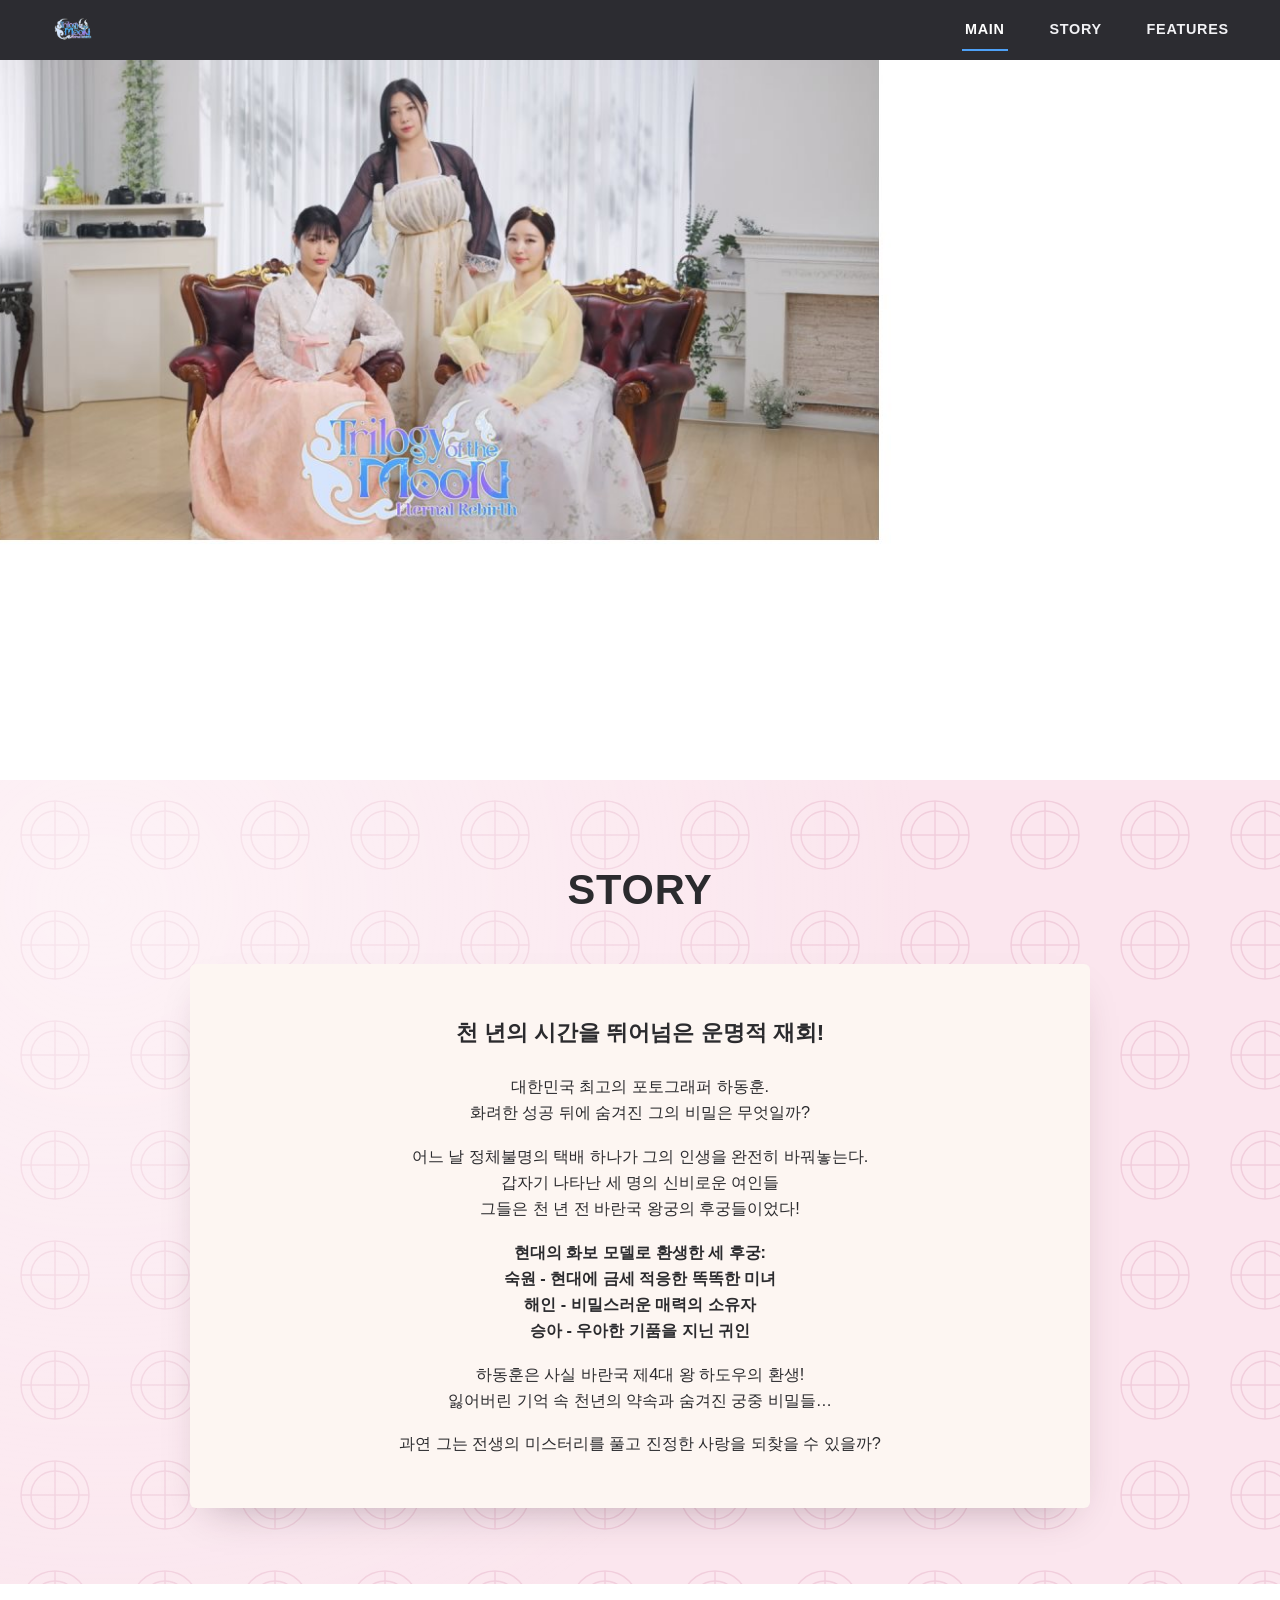
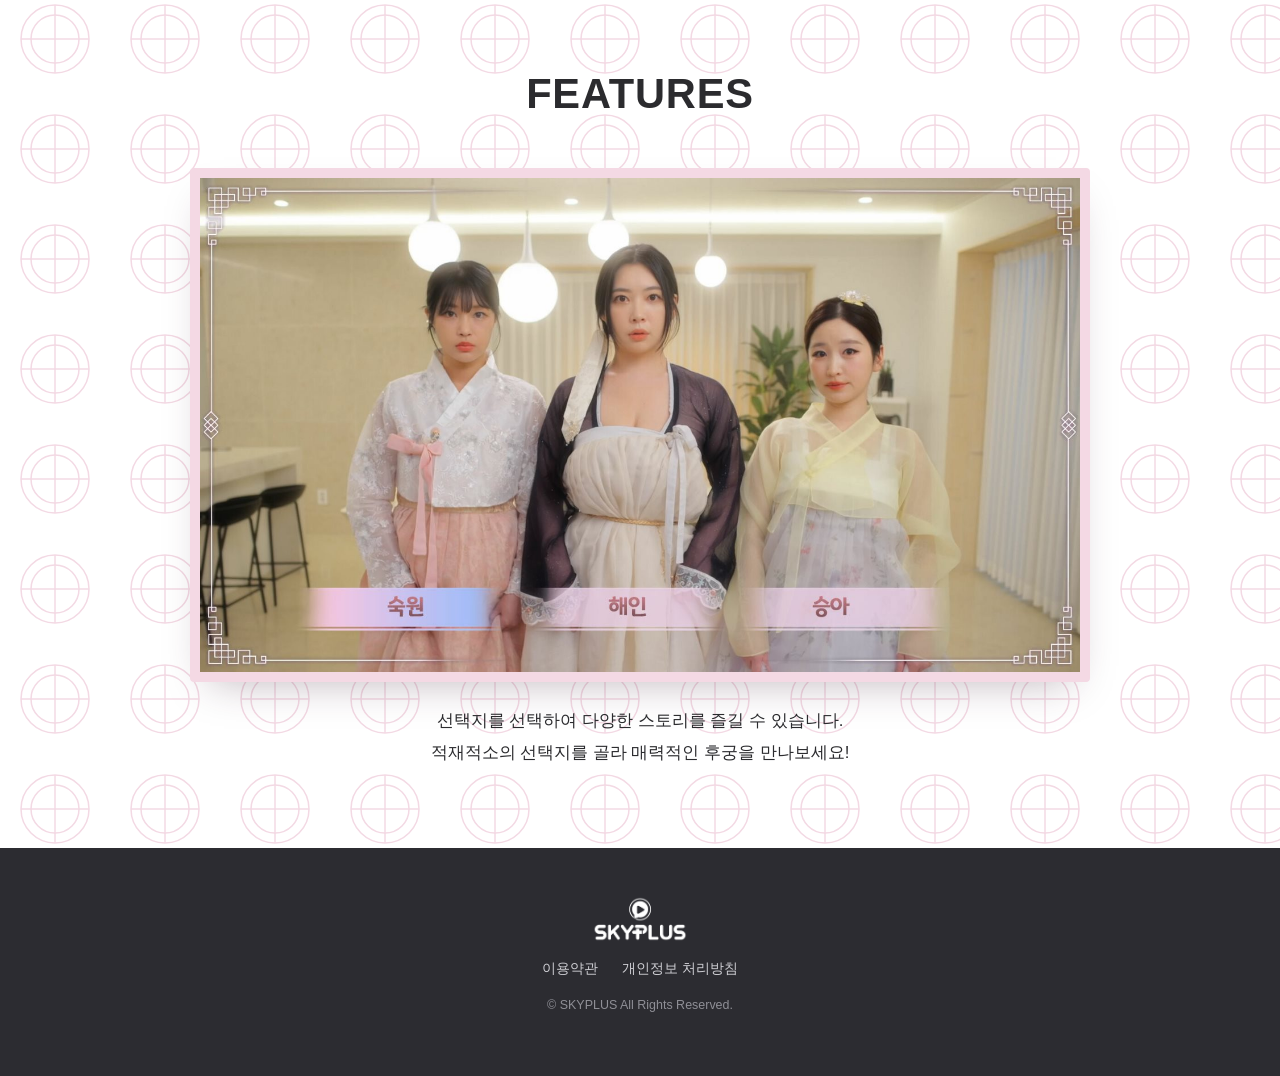
==== index.html @ 162e11bb "Initial site draft" ====
<!DOCTYPE html>
<html lang="ko">
<head>
<meta charset="UTF-8">
<meta name="viewport" content="width=device-width, initial-scale=1.0">
<title>Trilogy of the Moon: Eternal Rebirth | SKYPLUS</title>
<meta name="description" content="천 년의 시간을 뛰어넘은 운명적 재회, Trilogy of the Moon: Eternal Rebirth 공식 홈페이지">
<link rel="icon" href="assets/skyplus-logo.png">
<link rel="stylesheet" href="assets/style.css">
</head>
<body>

<header class="site-header">
  <a class="brand" href="#main" aria-label="홈으로">
    <img src="assets/logo.png" alt="Trilogy of the Moon: Eternal Rebirth">
  </a>
  <nav class="site-nav">
    <a href="#main">MAIN</a>
    <a href="#story">STORY</a>
    <a href="#features">FEATURES</a>
  </nav>
</header>

<section id="main" class="hero">
  <img src="assets/hero.jpg" alt="Trilogy of the Moon: Eternal Rebirth 대표 이미지">
</section>

<section id="story" class="section story-section">
  <h2 class="section-title">STORY</h2>
  <div class="story-card">
    <h3>천 년의 시간을 뛰어넘은 운명적 재회!</h3>
    <p>대한민국 최고의 포토그래퍼 하동훈.<br>
    화려한 성공 뒤에 숨겨진 그의 비밀은 무엇일까?</p>
    <p>어느 날 정체불명의 택배 하나가 그의 인생을 완전히 바꿔놓는다.<br>
    갑자기 나타난 세 명의 신비로운 여인들<br>
    그들은 천 년 전 바란국 왕궁의 후궁들이었다!</p>
    <p class="emphasis">현대의 화보 모델로 환생한 세 후궁:<br>
    숙원 - 현대에 금세 적응한 똑똑한 미녀<br>
    해인 - 비밀스러운 매력의 소유자<br>
    승아 - 우아한 기품을 지닌 귀인</p>
    <p>하동훈은 사실 바란국 제4대 왕 하도우의 환생!<br>
    잃어버린 기억 속 천년의 약속과 숨겨진 궁중 비밀들…</p>
    <p>과연 그는 전생의 미스터리를 풀고 진정한 사랑을 되찾을 수 있을까?</p>
  </div>
</section>

<section id="features" class="section features-section">
  <h2 class="section-title">FEATURES</h2>
  <div class="features-frame">
    <img src="assets/features.jpg" alt="숙원, 해인, 승아 캐릭터 선택 화면">
  </div>
  <div class="features-caption">
    <p>선택지를 선택하여 다양한 스토리를 즐길 수 있습니다.</p>
    <p>적재적소의 선택지를 골라 매력적인 후궁을 만나보세요!</p>
  </div>
</section>

<footer class="site-footer">
  <img class="footer-logo" src="assets/skyplus-logo.png" alt="SKYPLUS">
  <div class="footer-links">
    <a href="terms.html">이용약관</a>
    <a href="privacy.html">개인정보 처리방침</a>
  </div>
  <p class="copyright">&copy; SKYPLUS All Rights Reserved.</p>
</footer>

<script>
  const links = document.querySelectorAll('.site-nav a');
  const sections = ['main', 'story', 'features'].map(id => document.getElementById(id));

  const setActive = () => {
    let current = sections[0].id;
    const scrollPos = window.scrollY + 120;
    sections.forEach(sec => {
      if (sec.offsetTop <= scrollPos) current = sec.id;
    });
    links.forEach(a => {
      a.classList.toggle('active', a.getAttribute('href') === '#' + current);
    });
  };

  window.addEventListener('scroll', setActive);
  setActive();
</script>

</body>
</html>
---- assets/style.css ----
/* Trilogy of the Moon: Eternal Rebirth — landing page */

:root {
  --header-bg: #2c2c31;
  --pink-bg: #fbe6ee;
  --pink-line: #e9b9cd;
  --pink-card: #fdf6f2;
  --accent-purple: #8a63e8;
  --accent-blue: #4ea1f7;
  --text-dark: #2b2b2e;
  --text-muted: #6a6a72;
  --max-width: 1200px;
}

* { box-sizing: border-box; }

html { scroll-behavior: smooth; }

body {
  margin: 0;
  font-family: "Noto Sans KR", "Malgun Gothic", -apple-system, BlinkMacSystemFont, sans-serif;
  color: var(--text-dark);
  background: #ffffff;
  line-height: 1.6;
}

img { max-width: 100%; display: block; }

a { color: inherit; text-decoration: none; }

/* Header */
.site-header {
  position: sticky;
  top: 0;
  z-index: 100;
  display: flex;
  align-items: center;
  justify-content: space-between;
  gap: 1rem;
  padding: 0.6rem clamp(1rem, 4vw, 3rem);
  background: var(--header-bg);
}

.site-header .brand {
  display: flex;
  align-items: center;
}

.site-header .brand img {
  height: 40px;
  width: auto;
}

.site-nav {
  display: flex;
  gap: clamp(1rem, 3vw, 2.5rem);
}

.site-nav a {
  color: #f2f2f5;
  font-weight: 700;
  font-size: 0.9rem;
  letter-spacing: 0.05em;
  padding: 0.5rem 0.2rem;
  border-bottom: 2px solid transparent;
  transition: border-color 0.2s ease, color 0.2s ease;
}

.site-nav a:hover,
.site-nav a.active {
  color: #ffffff;
  border-bottom-color: var(--accent-blue);
}

/* Hero */
.hero {
  position: relative;
  width: 100%;
  padding-top: 56.25%; /* 16:9 */
  overflow: hidden;
  background: #000;
}

.hero img {
  position: absolute;
  inset: 0;
  width: 100%;
  height: 100%;
  object-fit: cover;
  object-position: center 30%;
}

/* Section shell */
.section {
  padding: clamp(2.5rem, 6vw, 5rem) clamp(1rem, 5vw, 3rem);
}

.section-title {
  text-align: center;
  font-size: clamp(1.8rem, 4vw, 2.6rem);
  font-weight: 800;
  letter-spacing: 0.02em;
  margin: 0 0 clamp(1.5rem, 4vw, 2.5rem);
  color: var(--text-dark);
}

/* Story section */
.story-section {
  background-color: var(--pink-bg);
  background-image:
    radial-gradient(circle at 8% 15%, rgba(255,255,255,0.5), transparent 60%),
    var(--roundel-pattern);
  background-size: auto, 110px 110px;
  position: relative;
}

.story-card {
  max-width: 900px;
  margin: 0 auto;
  background: var(--pink-card);
  border-radius: 6px;
  padding: clamp(1.8rem, 5vw, 3.2rem) clamp(1.5rem, 6vw, 4rem);
  box-shadow: 0 18px 40px -20px rgba(60, 30, 50, 0.35);
  text-align: center;
}

.story-card h3 {
  font-size: clamp(1.15rem, 2.4vw, 1.4rem);
  font-weight: 800;
  margin: 0 0 1.4rem;
}

.story-card p {
  margin: 0 0 1.1rem;
  color: var(--text-dark);
  font-size: clamp(0.92rem, 1.8vw, 1.02rem);
}

.story-card p.emphasis {
  font-weight: 700;
}

.story-card p:last-child { margin-bottom: 0; }

/* Features section */
.features-section {
  background-color: #ffffff;
  background-image: var(--roundel-pattern);
  background-size: 110px 110px;
}

.features-frame {
  max-width: 900px;
  margin: 0 auto;
  border: 10px solid #f4d9e4;
  border-radius: 4px;
  overflow: hidden;
  box-shadow: 0 18px 40px -20px rgba(60, 30, 50, 0.35);
}

.features-frame img { width: 100%; height: auto; }

.features-caption {
  max-width: 700px;
  margin: 1.6rem auto 0;
  text-align: center;
  font-size: clamp(0.95rem, 1.8vw, 1.05rem);
  color: var(--text-dark);
}

.features-caption p { margin: 0.3rem 0; }

/* Footer */
.site-footer {
  background: var(--header-bg);
  color: #d8d8dc;
  padding: clamp(2rem, 5vw, 3rem) 1rem;
  text-align: center;
}

.site-footer .footer-logo {
  height: 46px;
  margin: 0 auto 1rem;
}

.footer-links {
  display: flex;
  justify-content: center;
  gap: 1.5rem;
  margin-bottom: 1rem;
  font-size: 0.85rem;
}

.footer-links a { color: #cfcfd4; }
.footer-links a:hover { color: #ffffff; text-decoration: underline; }

.site-footer .copyright {
  font-size: 0.78rem;
  color: #8f8f96;
}

/* Roundel pattern (SVG data URI) shared by story/features backgrounds */
:root {
  --roundel-pattern: url("data:image/svg+xml,%3Csvg xmlns='http://www.w3.org/2000/svg' width='110' height='110' viewBox='0 0 110 110'%3E%3Cg fill='none' stroke='%23e9b9cd' stroke-width='1.5' opacity='0.55'%3E%3Ccircle cx='55' cy='55' r='34'/%3E%3Ccircle cx='55' cy='55' r='24'/%3E%3Cpath d='M55 21v68M21 55h68'/%3E%3C/g%3E%3C/svg%3E");
}

/* Simple content pages (terms / privacy) */
.doc-wrap {
  max-width: 860px;
  margin: 0 auto;
  padding: clamp(2rem, 5vw, 3.5rem) clamp(1rem, 4vw, 2rem) 4rem;
}

.doc-wrap h1 {
  font-size: clamp(1.5rem, 3.4vw, 2rem);
  margin-bottom: 0.5rem;
}

.doc-wrap .doc-meta {
  color: var(--text-muted);
  font-size: 0.85rem;
  margin-bottom: 2.2rem;
}

.doc-wrap h2 {
  font-size: 1.2rem;
  margin: 2.2rem 0 0.8rem;
  padding-bottom: 0.4rem;
  border-bottom: 1px solid #e7e7ea;
}

.doc-wrap h3 {
  font-size: 1.02rem;
  margin: 1.4rem 0 0.5rem;
  color: var(--text-dark);
}

.doc-wrap p {
  font-size: 0.92rem;
  color: #3d3d42;
  margin: 0 0 0.7rem;
}

.doc-wrap ul.toc {
  columns: 2;
  column-gap: 2rem;
  font-size: 0.88rem;
  color: #3d3d42;
  padding-left: 1.2rem;
  margin: 0 0 1rem;
}

.doc-wrap ul.toc li { margin-bottom: 0.35rem; break-inside: avoid; }

.doc-wrap table {
  width: 100%;
  border-collapse: collapse;
  margin: 1rem 0 1.4rem;
  font-size: 0.85rem;
}

.doc-wrap table td, .doc-wrap table th {
  border: 1px solid #e7e7ea;
  padding: 0.5rem 0.6rem;
  text-align: left;
}

.doc-wrap .back-link {
  display: inline-block;
  margin-bottom: 1.5rem;
  font-size: 0.85rem;
  color: var(--accent-purple);
  font-weight: 700;
}

.doc-wrap .back-link:hover { text-decoration: underline; }

@media (max-width: 560px) {
  .site-header .brand img { height: 32px; }
  .site-nav { gap: 1rem; }
  .site-nav a { font-size: 0.8rem; }
}
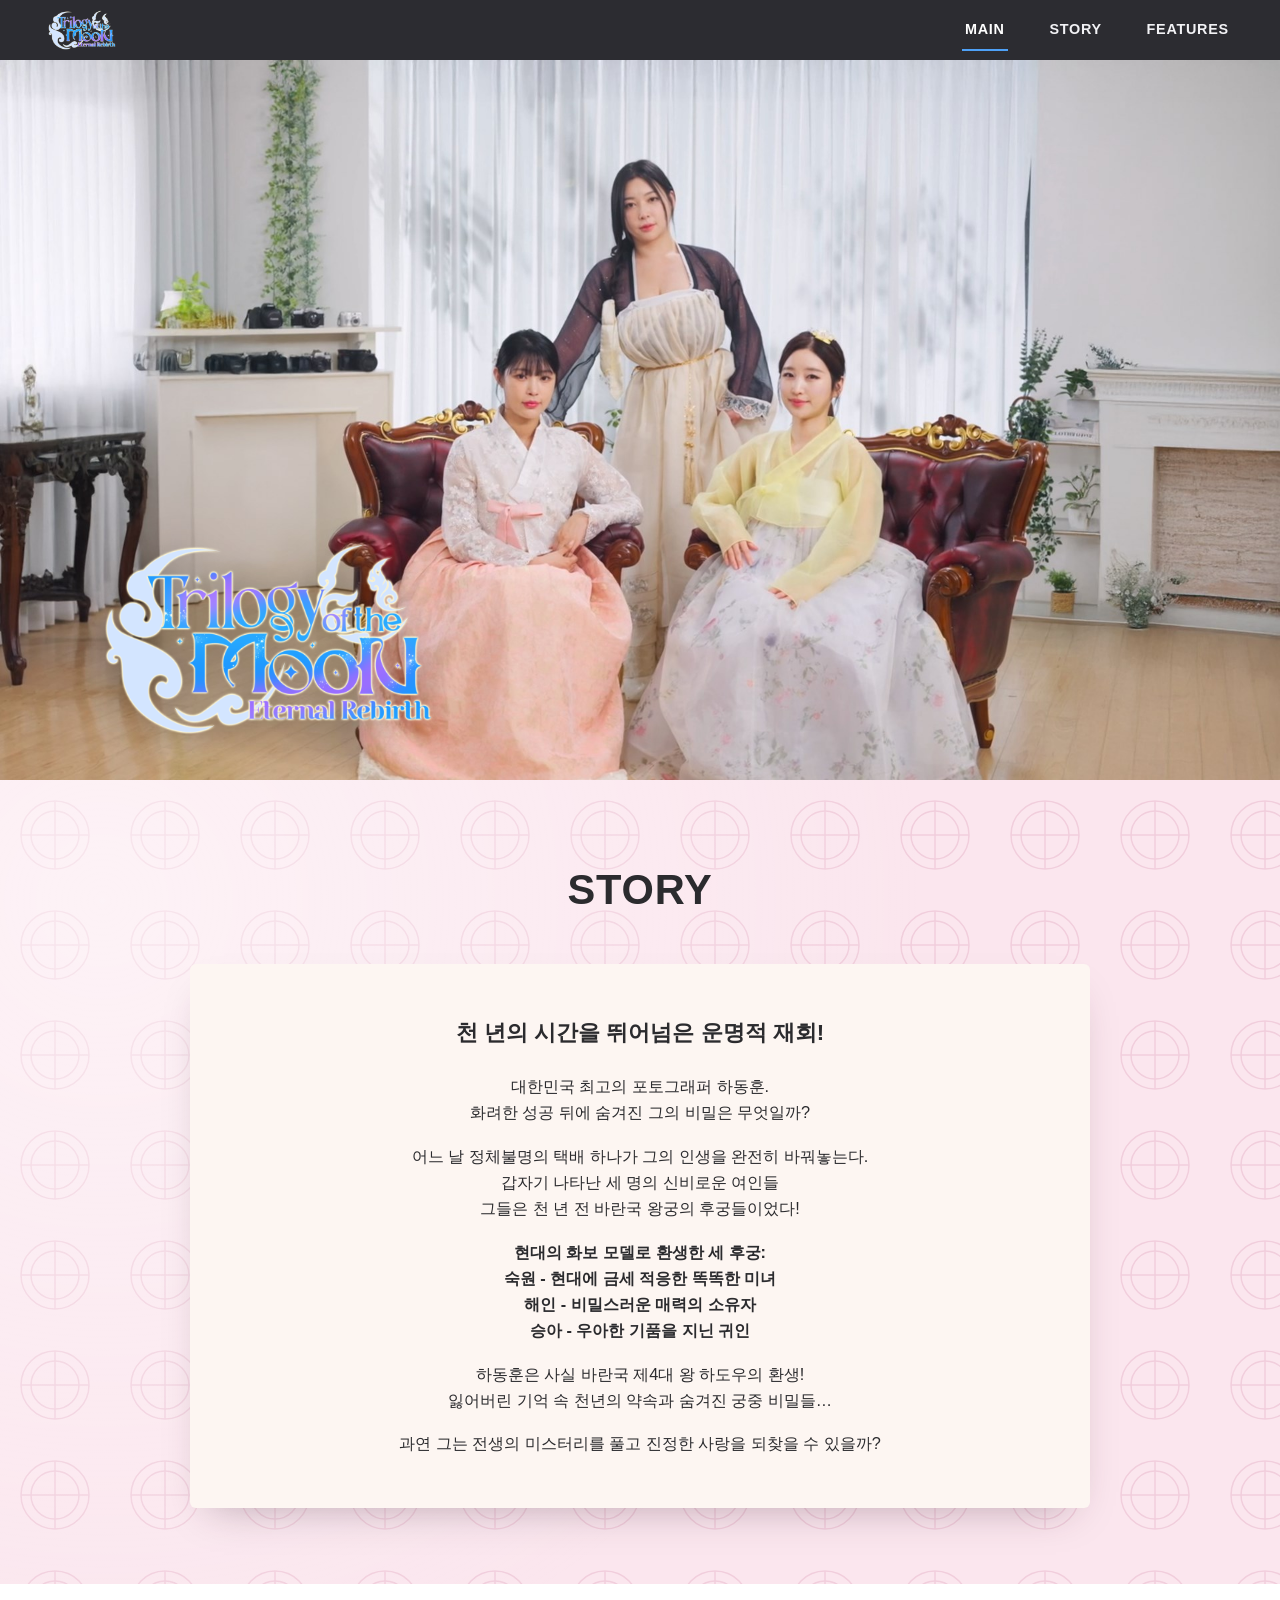
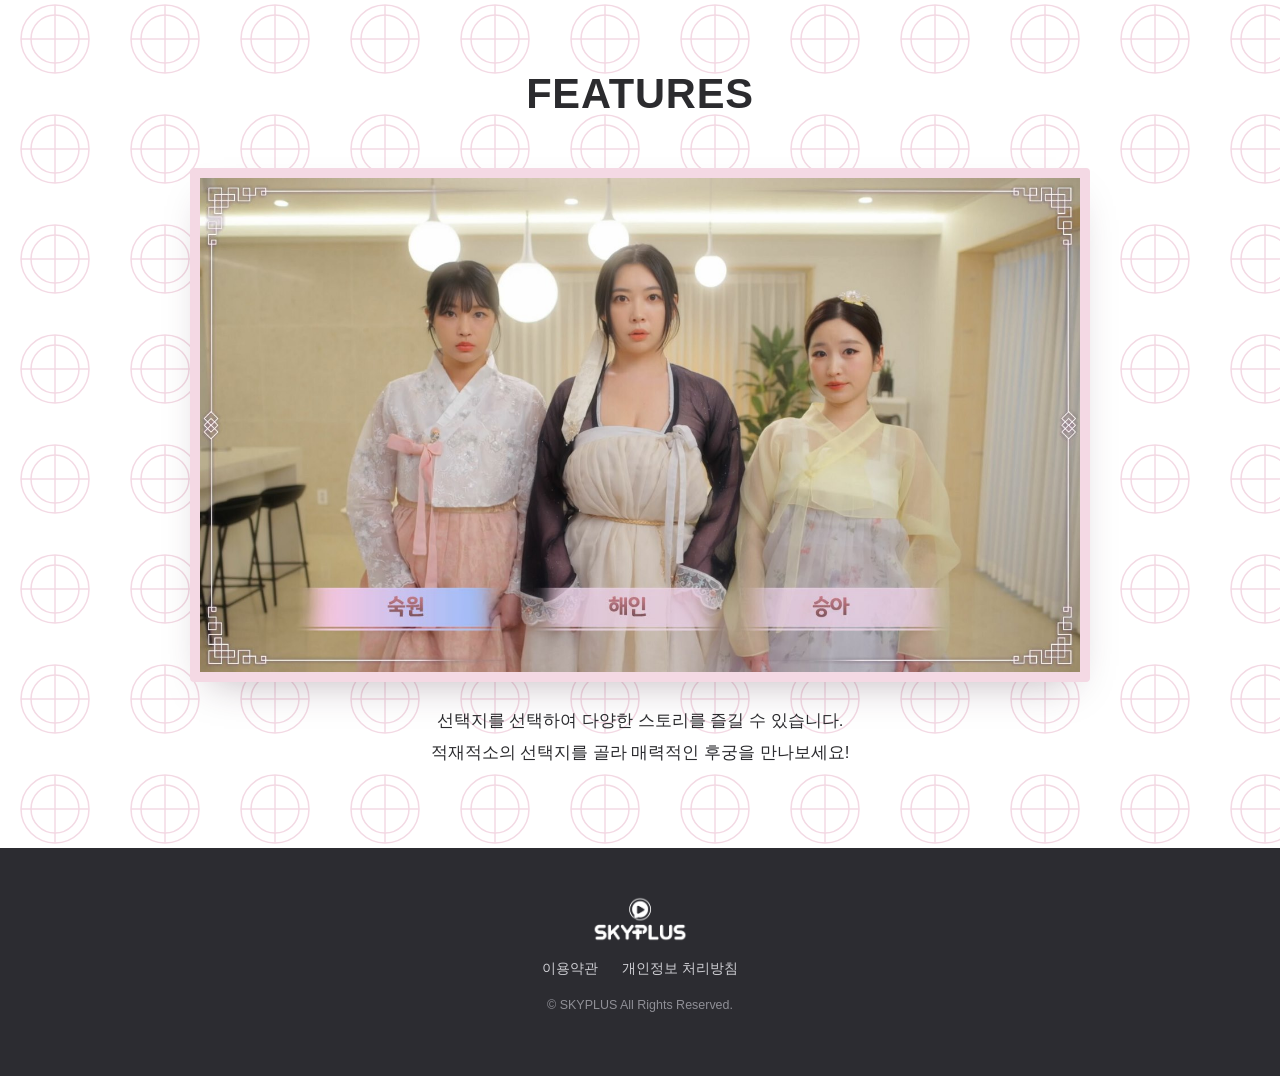
==== commit ac82b41c: "Use higher-res hero image, overlay logo separately" ====
--- a/index.html
+++ b/index.html
@@ -23,6 +23,7 @@
 
 <section id="main" class="hero">
   <img src="assets/hero.jpg" alt="Trilogy of the Moon: Eternal Rebirth 대표 이미지">
+  <img class="hero-logo" src="assets/logo.png" alt="Trilogy of the Moon: Eternal Rebirth">
 </section>
 
 <section id="story" class="section story-section">
--- a/assets/style.css
+++ b/assets/style.css
@@ -76,18 +76,28 @@
 .hero {
   position: relative;
   width: 100%;
-  padding-top: 56.25%; /* 16:9 */
   overflow: hidden;
   background: #000;
-}
-
-.hero img {
+  line-height: 0;
+}
+
+.hero > img:first-child {
+  display: block;
+  width: 100%;
+  height: auto;
+}
+
+.hero-logo {
   position: absolute;
-  inset: 0;
-  width: 100%;
-  height: 100%;
-  object-fit: cover;
-  object-position: center 30%;
+  left: 8%;
+  bottom: 6%;
+  width: min(26%, 340px);
+  height: auto;
+  filter: drop-shadow(0 4px 18px rgba(0, 0, 0, 0.35));
+}
+
+@media (max-width: 560px) {
+  .hero-logo { width: min(38%, 200px); left: 6%; bottom: 4%; }
 }
 
 /* Section shell */
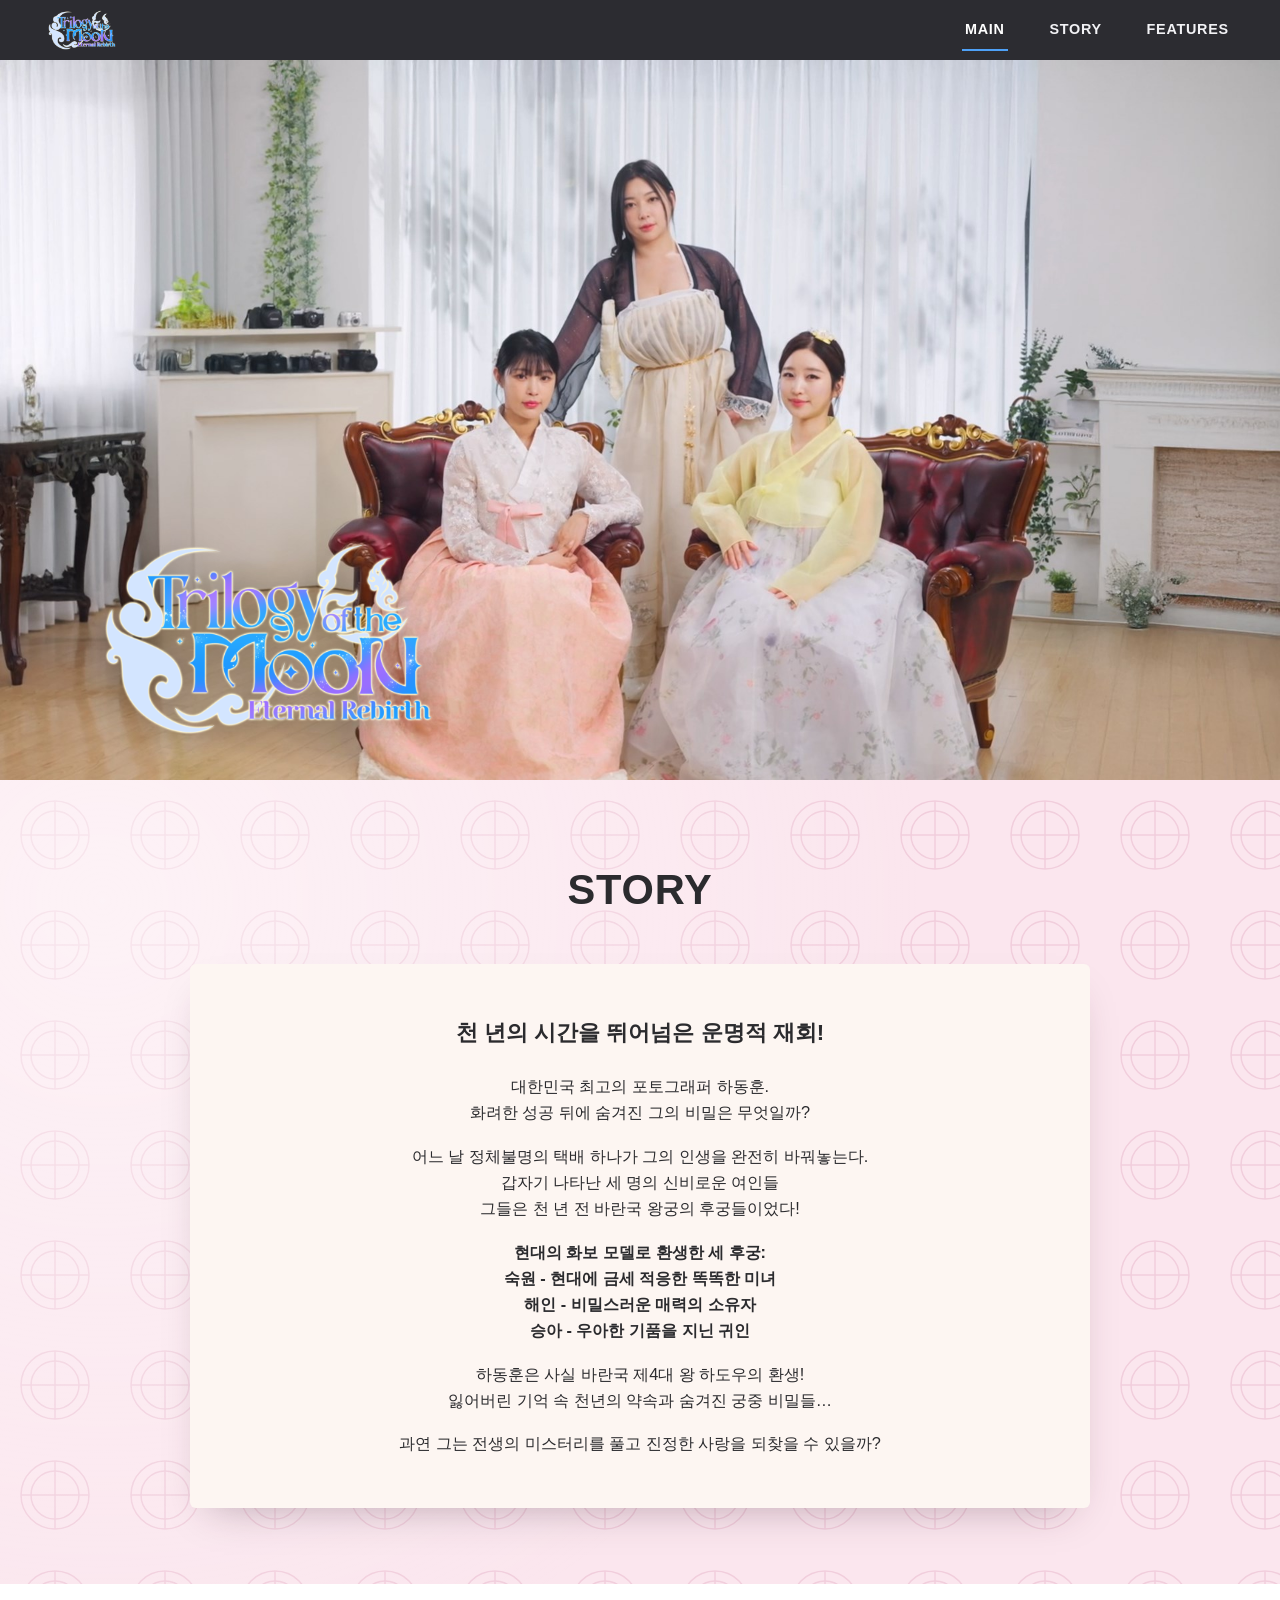
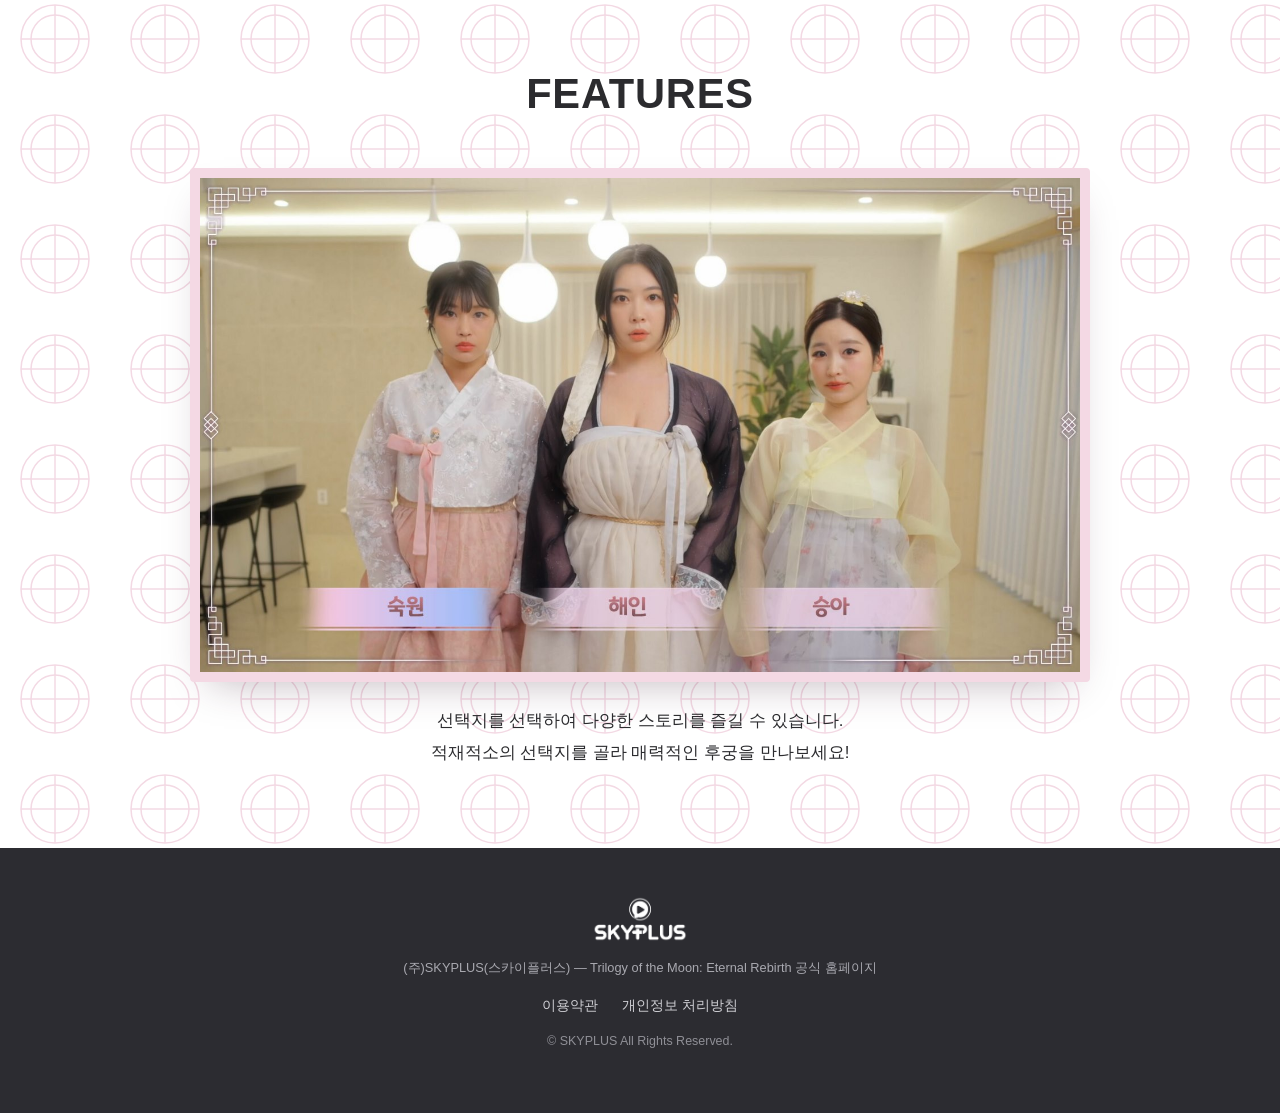
==== commit 31567ca9: "Add Google Search Console verification file" ====
--- a/index.html
+++ b/index.html
@@ -4,8 +4,21 @@
 <meta charset="UTF-8">
 <meta name="viewport" content="width=device-width, initial-scale=1.0">
 <title>Trilogy of the Moon: Eternal Rebirth | SKYPLUS</title>
-<meta name="description" content="천 년의 시간을 뛰어넘은 운명적 재회, Trilogy of the Moon: Eternal Rebirth 공식 홈페이지">
-<link rel="icon" href="assets/skyplus-logo.png">
+<meta name="description" content="(주)스카이플러스는 2019년에 설립된 회사로서 고퀄리티 세로형 숏폼 영상 전문 기획/제작을 기반으로 새로운 트렌드 시장을 선도하고 있는 기업입니다. TikTok 공식 파트너사로서 MCN 분야를 기반으로 한 브랜디드, 퍼포먼스, 글로벌 마케팅 시장을 개척하고 있으며, 국내외 커머스 사업 또한 선도하고 있는 글로벌 지향 기업입니다. — Trilogy of the Moon: Eternal Rebirth 공식 홈페이지">
+
+<meta property="og:type" content="website">
+<meta property="og:site_name" content="Trilogy of the Moon: Eternal Rebirth">
+<meta property="og:title" content="Trilogy of the Moon: Eternal Rebirth">
+<meta property="og:description" content="(주)스카이플러스는 2019년에 설립된 회사로서 고퀄리티 세로형 숏폼 영상 전문 기획/제작을 기반으로 새로운 트렌드 시장을 선도하고 있는 기업입니다. TikTok 공식 파트너사로서 MCN 분야를 기반으로 한 브랜디드, 퍼포먼스, 글로벌 마케팅 시장을 개척하고 있으며, 국내외 커머스 사업 또한 선도하고 있는 글로벌 지향 기업입니다. — Trilogy of the Moon: Eternal Rebirth 공식 홈페이지">
+<meta property="og:image" content="https://sky-plus.co.kr/assets/hero.jpg">
+<meta property="og:url" content="https://sky-plus.co.kr/">
+<meta name="twitter:card" content="summary_large_image">
+<meta name="twitter:title" content="Trilogy of the Moon: Eternal Rebirth">
+<meta name="twitter:description" content="(주)스카이플러스는 2019년에 설립된 회사로서 고퀄리티 세로형 숏폼 영상 전문 기획/제작을 기반으로 새로운 트렌드 시장을 선도하고 있는 기업입니다. TikTok 공식 파트너사로서 MCN 분야를 기반으로 한 브랜디드, 퍼포먼스, 글로벌 마케팅 시장을 개척하고 있으며, 국내외 커머스 사업 또한 선도하고 있는 글로벌 지향 기업입니다. — Trilogy of the Moon: Eternal Rebirth 공식 홈페이지">
+<meta name="twitter:image" content="https://sky-plus.co.kr/assets/hero.jpg">
+
+<link rel="icon" type="image/png" href="assets/favicon-32.png">
+<link rel="apple-touch-icon" href="assets/favicon-180.png">
 <link rel="stylesheet" href="assets/style.css">
 </head>
 <body>
@@ -58,6 +71,7 @@
 
 <footer class="site-footer">
   <img class="footer-logo" src="assets/skyplus-logo.png" alt="SKYPLUS">
+  <p class="footer-tagline">(주)SKYPLUS(스카이플러스) — Trilogy of the Moon: Eternal Rebirth 공식 홈페이지</p>
   <div class="footer-links">
     <a href="terms.html">이용약관</a>
     <a href="privacy.html">개인정보 처리방침</a>
@@ -70,17 +84,23 @@
   const sections = ['main', 'story', 'features'].map(id => document.getElementById(id));
 
   const setActive = () => {
+    const atBottom = window.scrollY + window.innerHeight >= document.body.scrollHeight - 2;
     let current = sections[0].id;
-    const scrollPos = window.scrollY + 120;
-    sections.forEach(sec => {
-      if (sec.offsetTop <= scrollPos) current = sec.id;
-    });
+    if (atBottom) {
+      current = sections[sections.length - 1].id;
+    } else {
+      const scrollPos = window.scrollY + 120;
+      sections.forEach(sec => {
+        if (sec.offsetTop <= scrollPos) current = sec.id;
+      });
+    }
     links.forEach(a => {
       a.classList.toggle('active', a.getAttribute('href') === '#' + current);
     });
   };
 
   window.addEventListener('scroll', setActive);
+  window.addEventListener('resize', setActive);
   setActive();
 </script>
 
--- a/assets/style.css
+++ b/assets/style.css
@@ -193,6 +193,12 @@
   margin: 0 auto 1rem;
 }
 
+.footer-tagline {
+  font-size: 0.8rem;
+  color: #a9a9b0;
+  margin: 0 0 1rem;
+}
+
 .footer-links {
   display: flex;
   justify-content: center;
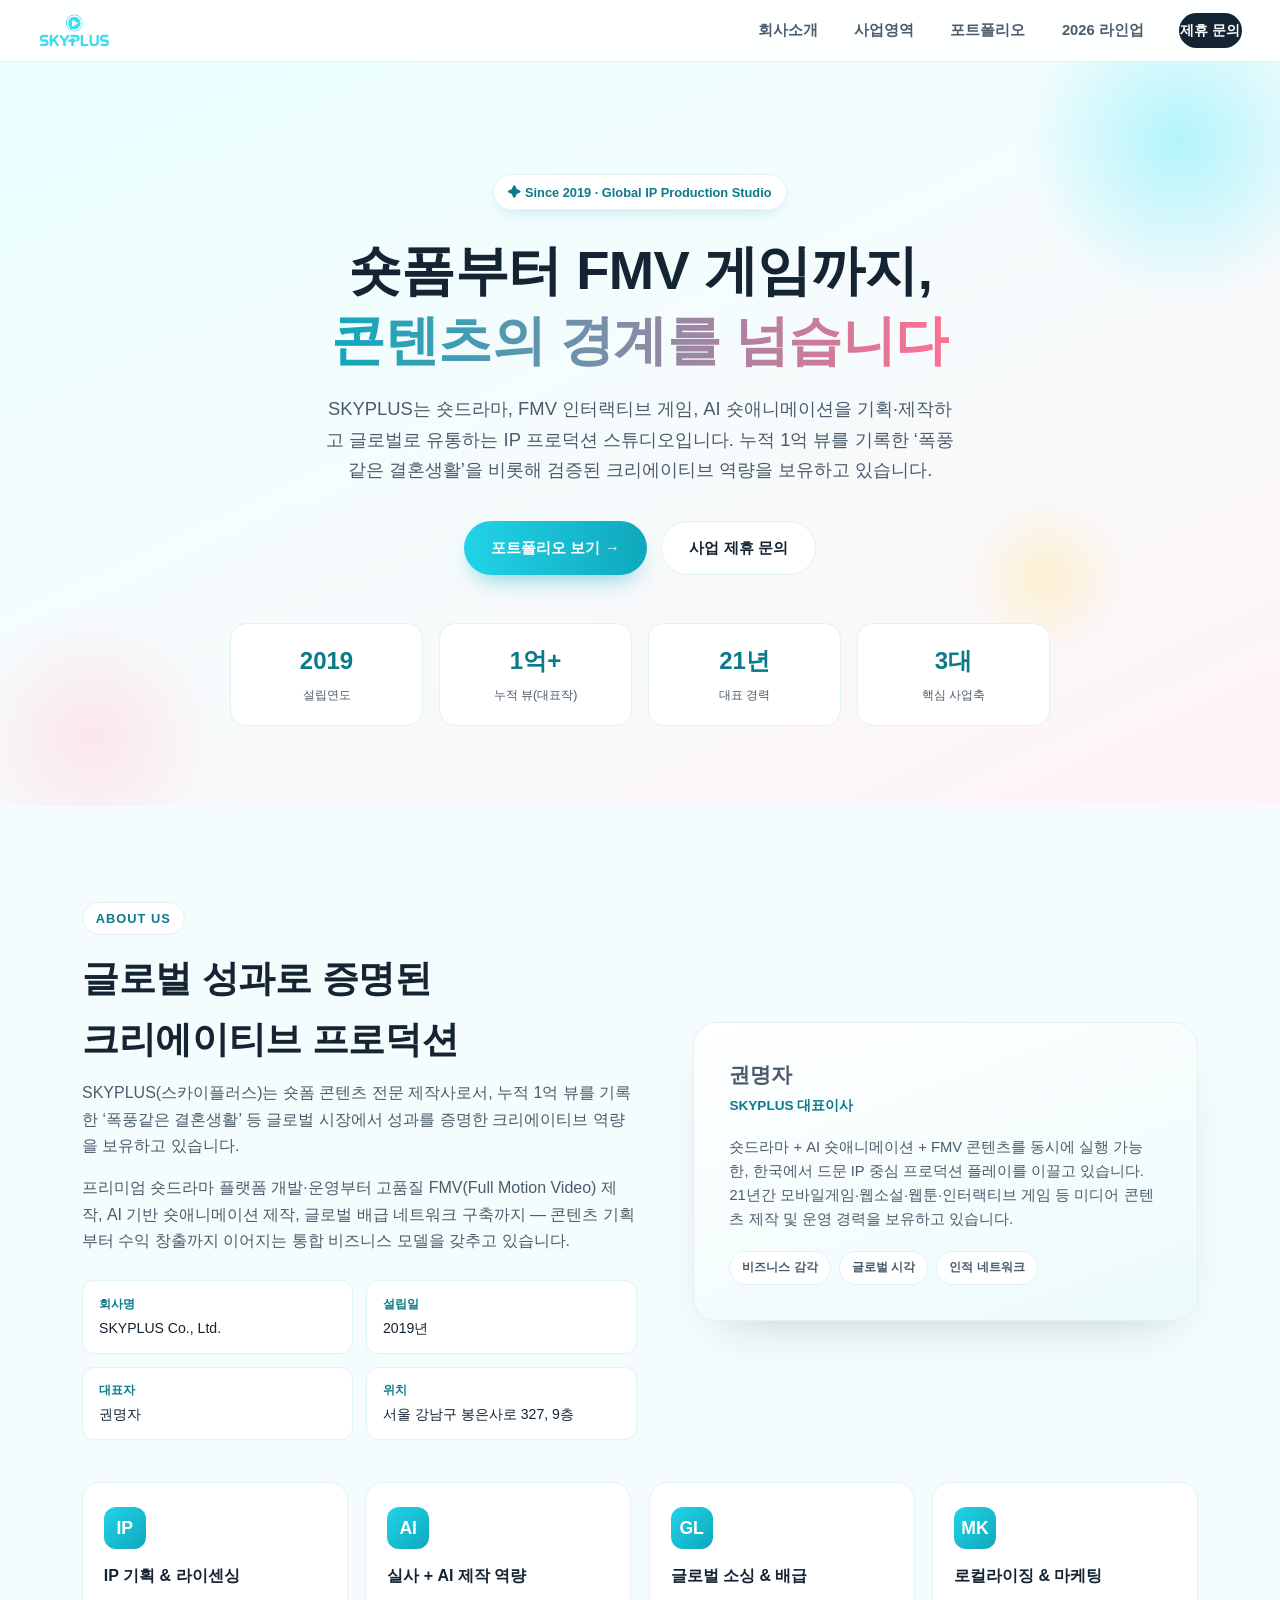
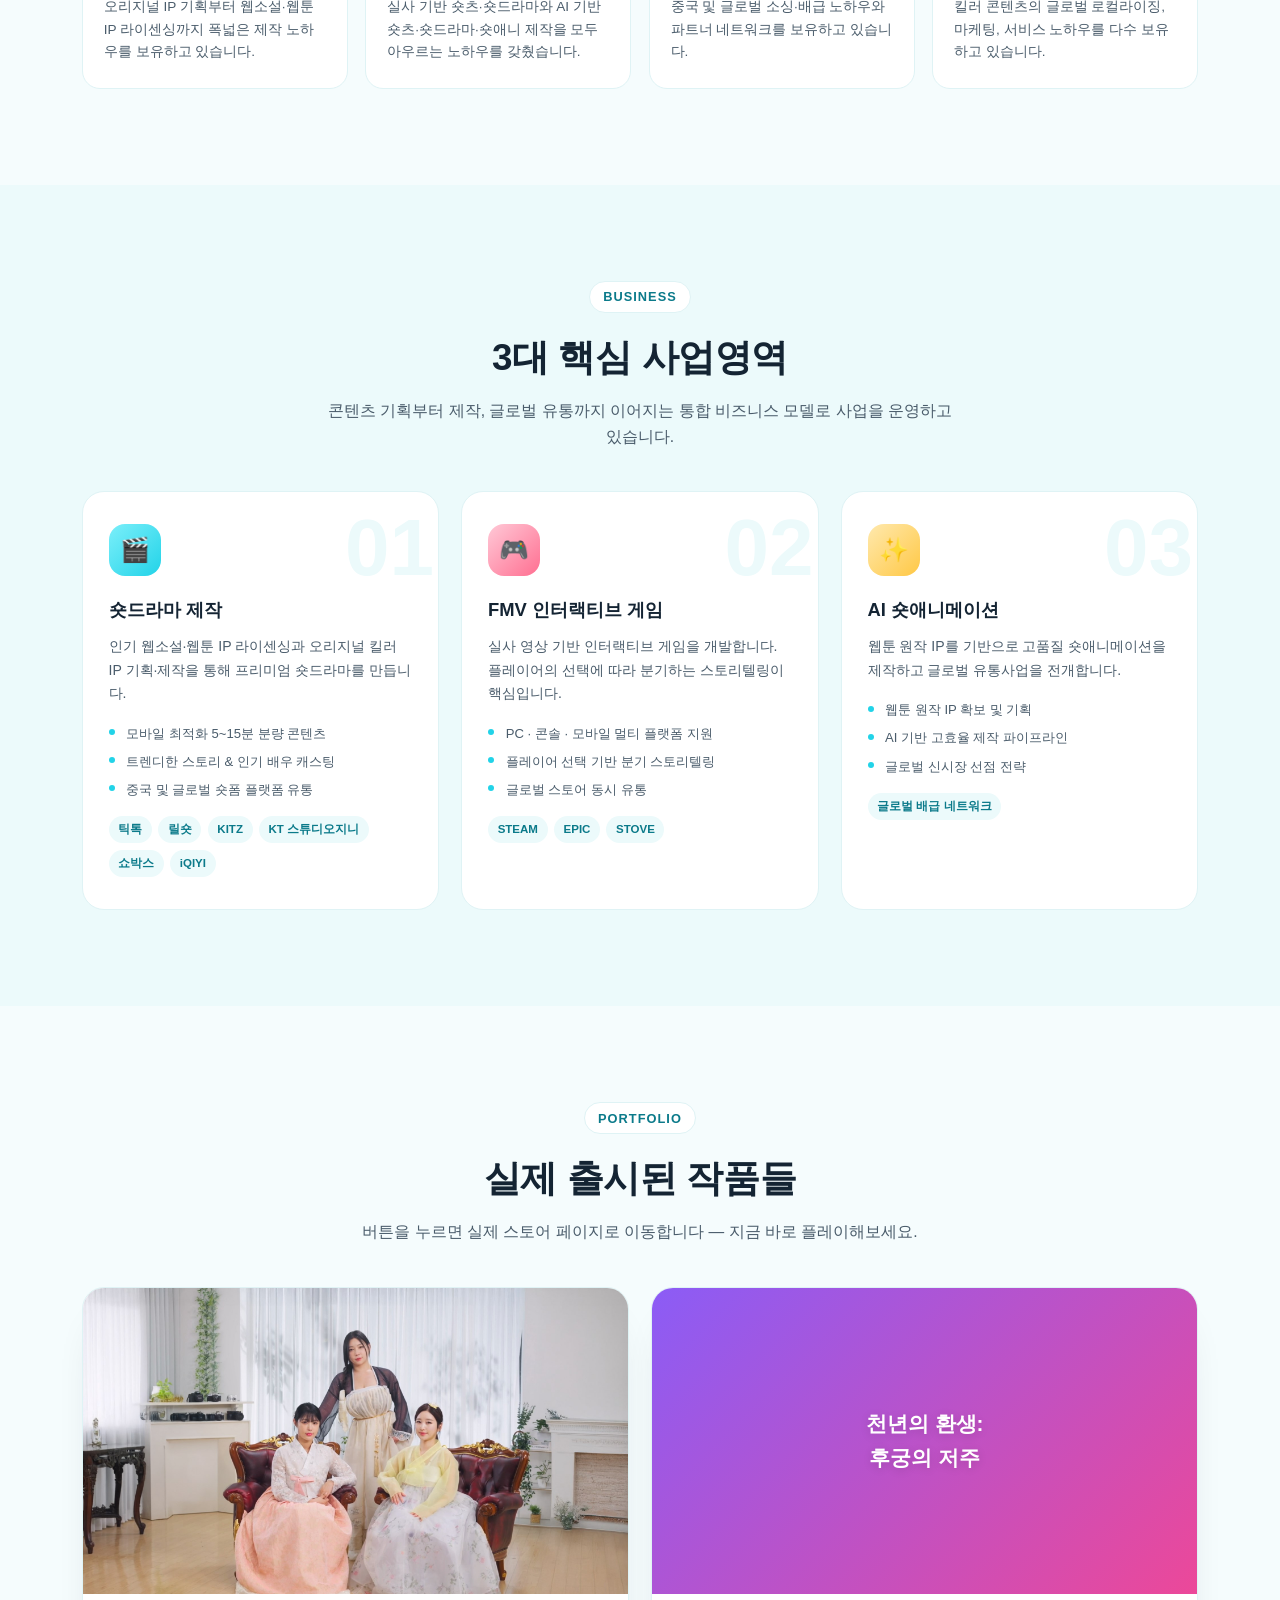
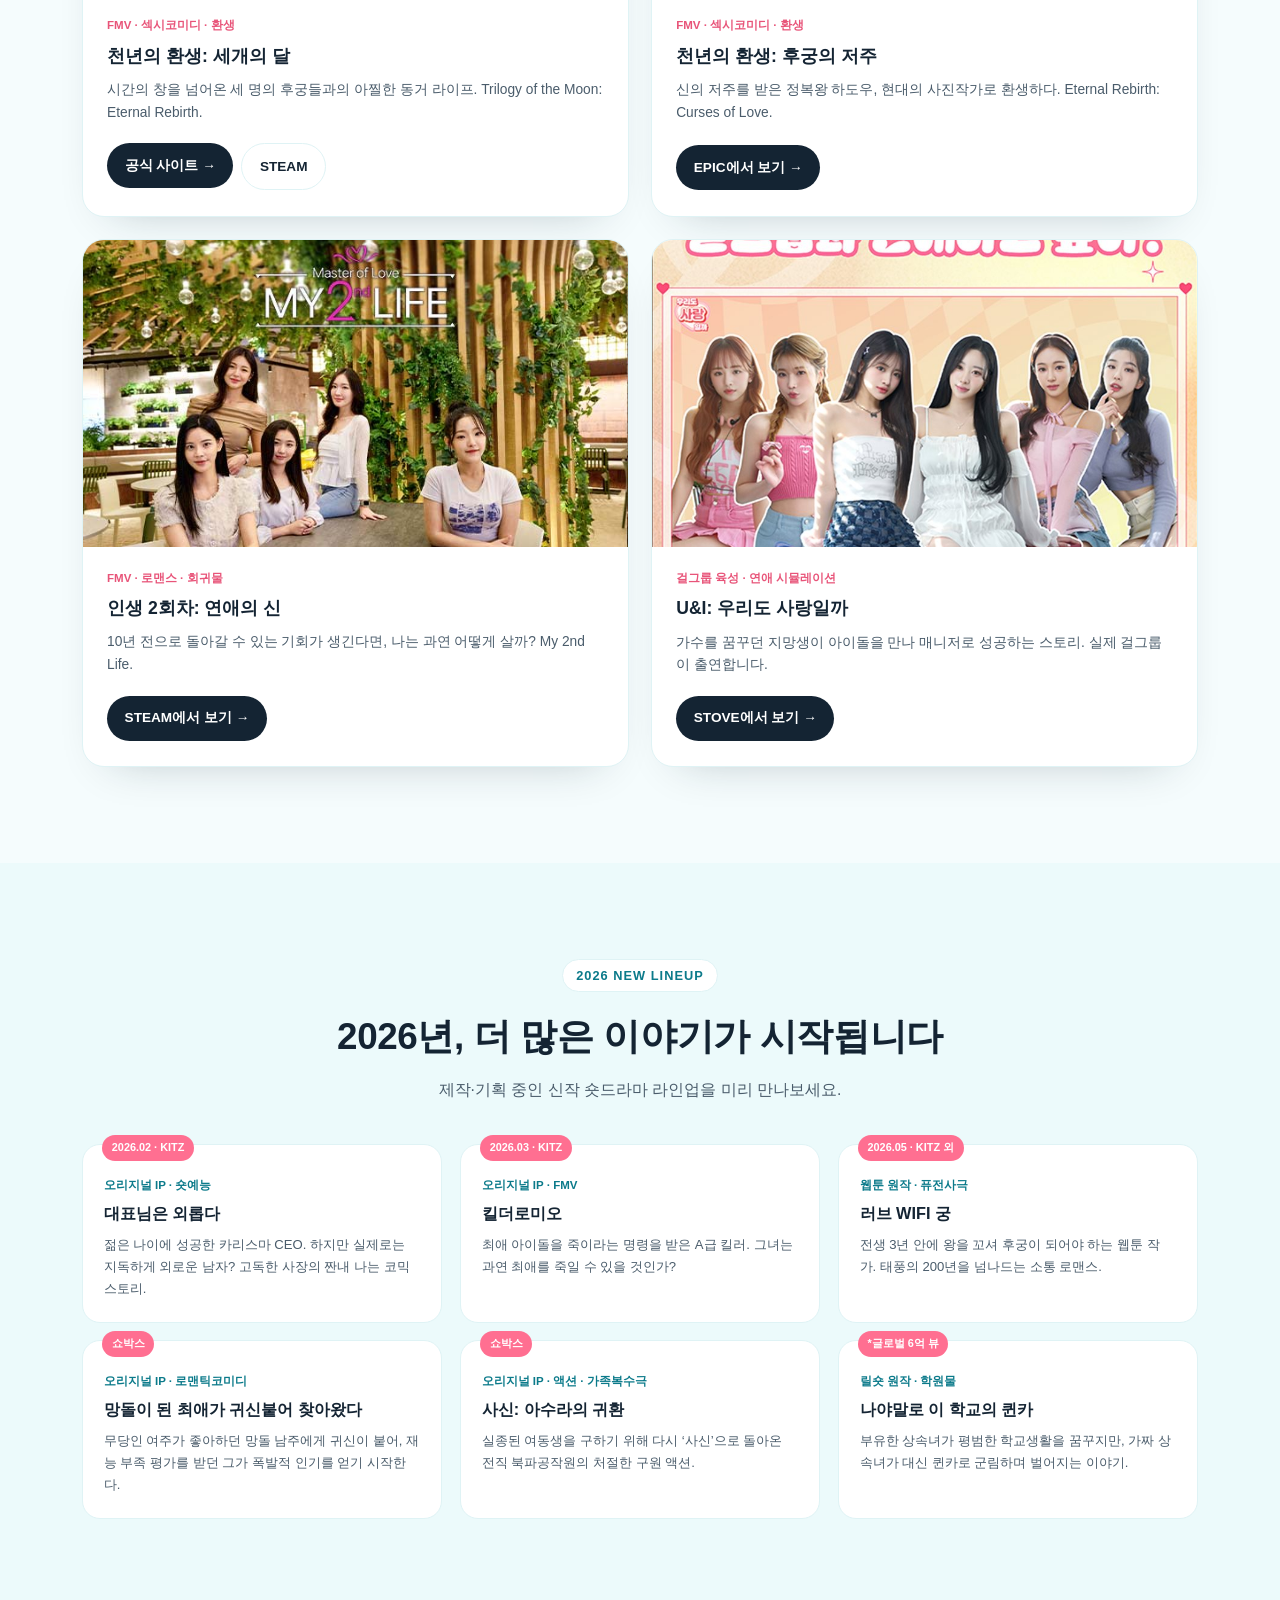
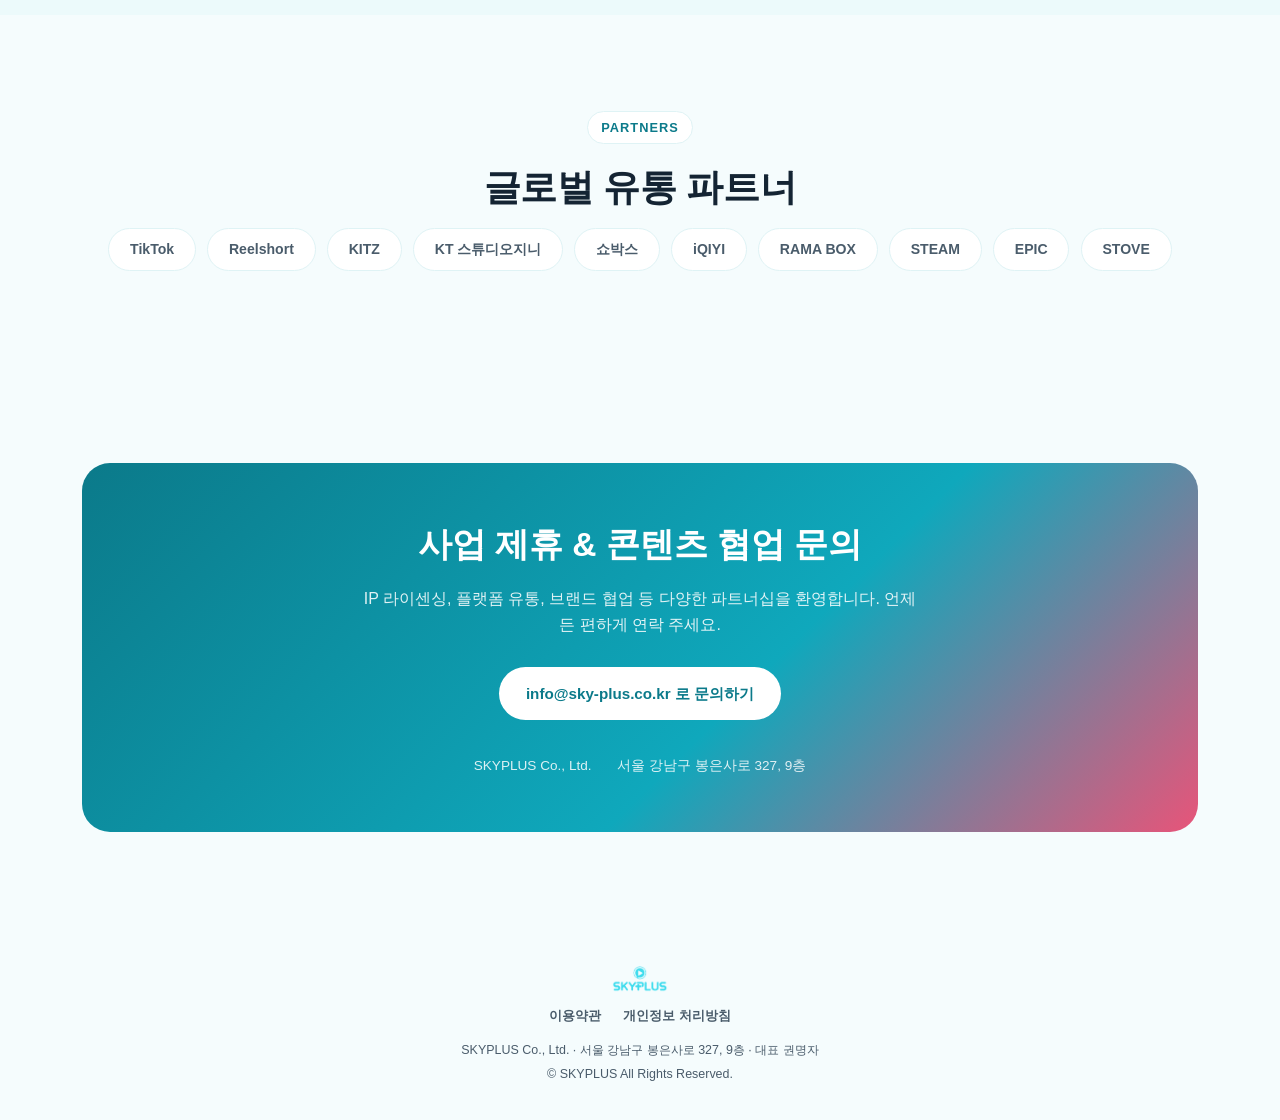
==== commit f0e0586c: "회사소개 페이지를 공식 메인으로 전환 - company.html -> index.html (회사소개가 공식 메인 페이지) - 기존 게임 사이트 index.html -> trilog" ====
--- a/index.html
+++ b/index.html
@@ -3,105 +3,378 @@
 <head>
 <meta charset="UTF-8">
 <meta name="viewport" content="width=device-width, initial-scale=1.0">
-<title>Trilogy of the Moon: Eternal Rebirth | SKYPLUS</title>
-<meta name="description" content="(주)스카이플러스는 2019년에 설립된 회사로서 고퀄리티 세로형 숏폼 영상 전문 기획/제작을 기반으로 새로운 트렌드 시장을 선도하고 있는 기업입니다. TikTok 공식 파트너사로서 MCN 분야를 기반으로 한 브랜디드, 퍼포먼스, 글로벌 마케팅 시장을 개척하고 있으며, 국내외 커머스 사업 또한 선도하고 있는 글로벌 지향 기업입니다. — Trilogy of the Moon: Eternal Rebirth 공식 홈페이지">
+<title>SKYPLUS | 숏폼 · FMV 게임 · AI 숏애니메이션 프로덕션</title>
+<meta name="description" content="SKYPLUS(스카이플러스)는 숏드라마, FMV 인터랙티브 게임, AI 숏애니메이션을 기획·제작하고 글로벌로 유통하는 IP 프로덕션 스튜디오입니다.">
+<link rel="canonical" href="https://www.sky-plus.co.kr/">
 
 <meta property="og:type" content="website">
-<meta property="og:site_name" content="Trilogy of the Moon: Eternal Rebirth">
-<meta property="og:title" content="Trilogy of the Moon: Eternal Rebirth">
-<meta property="og:description" content="(주)스카이플러스는 2019년에 설립된 회사로서 고퀄리티 세로형 숏폼 영상 전문 기획/제작을 기반으로 새로운 트렌드 시장을 선도하고 있는 기업입니다. TikTok 공식 파트너사로서 MCN 분야를 기반으로 한 브랜디드, 퍼포먼스, 글로벌 마케팅 시장을 개척하고 있으며, 국내외 커머스 사업 또한 선도하고 있는 글로벌 지향 기업입니다. — Trilogy of the Moon: Eternal Rebirth 공식 홈페이지">
-<meta property="og:image" content="https://sky-plus.co.kr/assets/hero.jpg">
-<meta property="og:url" content="https://sky-plus.co.kr/">
+<meta property="og:site_name" content="SKYPLUS">
+<meta property="og:title" content="SKYPLUS | 숏폼 · FMV 게임 · AI 숏애니메이션 프로덕션">
+<meta property="og:description" content="SKYPLUS(스카이플러스)는 숏드라마, FMV 인터랙티브 게임, AI 숏애니메이션을 기획·제작하고 글로벌로 유통하는 IP 프로덕션 스튜디오입니다.">
+<meta property="og:image" content="https://www.sky-plus.co.kr/assets/hero.jpg">
+<meta property="og:url" content="https://www.sky-plus.co.kr/">
 <meta name="twitter:card" content="summary_large_image">
-<meta name="twitter:title" content="Trilogy of the Moon: Eternal Rebirth">
-<meta name="twitter:description" content="(주)스카이플러스는 2019년에 설립된 회사로서 고퀄리티 세로형 숏폼 영상 전문 기획/제작을 기반으로 새로운 트렌드 시장을 선도하고 있는 기업입니다. TikTok 공식 파트너사로서 MCN 분야를 기반으로 한 브랜디드, 퍼포먼스, 글로벌 마케팅 시장을 개척하고 있으며, 국내외 커머스 사업 또한 선도하고 있는 글로벌 지향 기업입니다. — Trilogy of the Moon: Eternal Rebirth 공식 홈페이지">
-<meta name="twitter:image" content="https://sky-plus.co.kr/assets/hero.jpg">
+<meta name="twitter:title" content="SKYPLUS | 숏폼 · FMV 게임 · AI 숏애니메이션 프로덕션">
+<meta name="twitter:description" content="SKYPLUS(스카이플러스)는 숏드라마, FMV 인터랙티브 게임, AI 숏애니메이션을 기획·제작하고 글로벌로 유통하는 IP 프로덕션 스튜디오입니다.">
+<meta name="twitter:image" content="https://www.sky-plus.co.kr/assets/hero.jpg">
 
 <link rel="icon" type="image/png" href="assets/favicon-32.png">
 <link rel="apple-touch-icon" href="assets/favicon-180.png">
-<link rel="stylesheet" href="assets/style.css">
+<link rel="stylesheet" href="assets/company-style.css">
 </head>
 <body>
 
 <header class="site-header">
-  <a class="brand" href="#main" aria-label="홈으로">
-    <img src="assets/logo.png" alt="Trilogy of the Moon: Eternal Rebirth">
+  <a class="brand" href="#top" aria-label="홈으로">
+    <img src="assets/company/skyplus-logo-cyan.png" alt="SKYPLUS">
   </a>
-  <nav class="site-nav">
-    <a href="#main">MAIN</a>
-    <a href="#story">STORY</a>
-    <a href="#features">FEATURES</a>
+  <button class="menu-toggle" id="menuToggle" aria-label="메뉴 열기" aria-expanded="false">
+    <span></span><span></span><span></span>
+  </button>
+  <nav class="site-nav" id="siteNav">
+    <a href="#about">회사소개</a>
+    <a href="#business">사업영역</a>
+    <a href="#portfolio">포트폴리오</a>
+    <a href="#lineup">2026 라인업</a>
+    <a href="#contact" class="nav-cta">제휴 문의</a>
   </nav>
 </header>
 
-<section id="main" class="hero">
-  <img src="assets/hero.jpg" alt="Trilogy of the Moon: Eternal Rebirth 대표 이미지">
-  <img class="hero-logo" src="assets/logo.png" alt="Trilogy of the Moon: Eternal Rebirth">
-</section>
-
-<section id="story" class="section story-section">
-  <h2 class="section-title">STORY</h2>
-  <div class="story-card">
-    <h3>천 년의 시간을 뛰어넘은 운명적 재회!</h3>
-    <p>대한민국 최고의 포토그래퍼 하동훈.<br>
-    화려한 성공 뒤에 숨겨진 그의 비밀은 무엇일까?</p>
-    <p>어느 날 정체불명의 택배 하나가 그의 인생을 완전히 바꿔놓는다.<br>
-    갑자기 나타난 세 명의 신비로운 여인들<br>
-    그들은 천 년 전 바란국 왕궁의 후궁들이었다!</p>
-    <p class="emphasis">현대의 화보 모델로 환생한 세 후궁:<br>
-    숙원 - 현대에 금세 적응한 똑똑한 미녀<br>
-    해인 - 비밀스러운 매력의 소유자<br>
-    승아 - 우아한 기품을 지닌 귀인</p>
-    <p>하동훈은 사실 바란국 제4대 왕 하도우의 환생!<br>
-    잃어버린 기억 속 천년의 약속과 숨겨진 궁중 비밀들…</p>
-    <p>과연 그는 전생의 미스터리를 풀고 진정한 사랑을 되찾을 수 있을까?</p>
-  </div>
-</section>
-
-<section id="features" class="section features-section">
-  <h2 class="section-title">FEATURES</h2>
-  <div class="features-frame">
-    <img src="assets/features.jpg" alt="숙원, 해인, 승아 캐릭터 선택 화면">
-  </div>
-  <div class="features-caption">
-    <p>선택지를 선택하여 다양한 스토리를 즐길 수 있습니다.</p>
-    <p>적재적소의 선택지를 골라 매력적인 후궁을 만나보세요!</p>
+<section id="top" class="hero">
+  <span class="hero-blob b1"></span>
+  <span class="hero-blob b2"></span>
+  <span class="hero-blob b3"></span>
+  <div class="wrap">
+    <span class="hero-badge">✦ Since 2019 · Global IP Production Studio</span>
+    <h1>숏폼부터 FMV 게임까지,<br><span class="accent">콘텐츠의 경계를 넘습니다</span></h1>
+    <p class="lead">SKYPLUS는 숏드라마, FMV 인터랙티브 게임, AI 숏애니메이션을 기획·제작하고 글로벌로 유통하는 IP 프로덕션 스튜디오입니다. 누적 1억 뷰를 기록한 &lsquo;폭풍같은 결혼생활&rsquo;을 비롯해 검증된 크리에이티브 역량을 보유하고 있습니다.</p>
+    <div class="hero-ctas">
+      <a href="#portfolio" class="btn btn-primary">포트폴리오 보기 →</a>
+      <a href="#contact" class="btn btn-ghost">사업 제휴 문의</a>
+    </div>
+    <div class="hero-stats">
+      <div class="stat"><b>2019</b><span>설립연도</span></div>
+      <div class="stat"><b>1억+</b><span>누적 뷰(대표작)</span></div>
+      <div class="stat"><b>21년</b><span>대표 경력</span></div>
+      <div class="stat"><b>3대</b><span>핵심 사업축</span></div>
+    </div>
+  </div>
+</section>
+
+<section id="about" class="section">
+  <div class="wrap">
+    <div class="about-grid">
+      <div class="about-copy">
+        <span class="section-kicker">ABOUT US</span>
+        <h2 class="section-title">글로벌 성과로 증명된<br>크리에이티브 프로덕션</h2>
+        <p>SKYPLUS(스카이플러스)는 숏폼 콘텐츠 전문 제작사로서, 누적 1억 뷰를 기록한 &lsquo;폭풍같은 결혼생활&rsquo; 등 글로벌 시장에서 성과를 증명한 크리에이티브 역량을 보유하고 있습니다.</p>
+        <p>프리미엄 숏드라마 플랫폼 개발·운영부터 고품질 FMV(Full Motion Video) 제작, AI 기반 숏애니메이션 제작, 글로벌 배급 네트워크 구축까지 — 콘텐츠 기획부터 수익 창출까지 이어지는 통합 비즈니스 모델을 갖추고 있습니다.</p>
+        <ul class="about-facts">
+          <li><b>회사명</b>SKYPLUS Co., Ltd.</li>
+          <li><b>설립일</b>2019년</li>
+          <li><b>대표자</b>권명자</li>
+          <li><b>위치</b>서울 강남구 봉은사로 327, 9층</li>
+        </ul>
+      </div>
+      <div class="about-panel">
+        <p class="ceo-name">권명자</p>
+        <p class="ceo-role">SKYPLUS 대표이사</p>
+        <p>숏드라마 + AI 숏애니메이션 + FMV 콘텐츠를 동시에 실행 가능한, 한국에서 드문 IP 중심 프로덕션 플레이를 이끌고 있습니다. 21년간 모바일게임·웹소설·웹툰·인터랙티브 게임 등 미디어 콘텐츠 제작 및 운영 경력을 보유하고 있습니다.</p>
+        <div class="tag-row">
+          <span class="tag">비즈니스 감각</span>
+          <span class="tag">글로벌 시각</span>
+          <span class="tag">인적 네트워크</span>
+        </div>
+      </div>
+    </div>
+
+    <div class="strength-grid">
+      <div class="strength-card">
+        <div class="icon">IP</div>
+        <h3>IP 기획 &amp; 라이센싱</h3>
+        <p>오리지널 IP 기획부터 웹소설·웹툰 IP 라이센싱까지 폭넓은 제작 노하우를 보유하고 있습니다.</p>
+      </div>
+      <div class="strength-card">
+        <div class="icon">AI</div>
+        <h3>실사 + AI 제작 역량</h3>
+        <p>실사 기반 숏츠·숏드라마와 AI 기반 숏츠·숏드라마·숏애니 제작을 모두 아우르는 노하우를 갖췄습니다.</p>
+      </div>
+      <div class="strength-card">
+        <div class="icon">GL</div>
+        <h3>글로벌 소싱 &amp; 배급</h3>
+        <p>중국 및 글로벌 소싱·배급 노하우와 파트너 네트워크를 보유하고 있습니다.</p>
+      </div>
+      <div class="strength-card">
+        <div class="icon">MK</div>
+        <h3>로컬라이징 &amp; 마케팅</h3>
+        <p>킬러 콘텐츠의 글로벌 로컬라이징, 마케팅, 서비스 노하우를 다수 보유하고 있습니다.</p>
+      </div>
+    </div>
+  </div>
+</section>
+
+<section id="business" class="section section-alt">
+  <div class="wrap">
+    <div class="section-head">
+      <span class="section-kicker">BUSINESS</span>
+      <h2 class="section-title">3대 핵심 사업영역</h2>
+      <p class="section-sub">콘텐츠 기획부터 제작, 글로벌 유통까지 이어지는 통합 비즈니스 모델로 사업을 운영하고 있습니다.</p>
+    </div>
+    <div class="pillar-grid">
+      <div class="pillar-card c1">
+        <span class="pillar-num">01</span>
+        <div class="icon">🎬</div>
+        <h3>숏드라마 제작</h3>
+        <p>인기 웹소설·웹툰 IP 라이센싱과 오리지널 킬러 IP 기획·제작을 통해 프리미엄 숏드라마를 만듭니다.</p>
+        <ul>
+          <li>모바일 최적화 5~15분 분량 콘텐츠</li>
+          <li>트렌디한 스토리 &amp; 인기 배우 캐스팅</li>
+          <li>중국 및 글로벌 숏폼 플랫폼 유통</li>
+        </ul>
+        <div class="platform-chip-row">
+          <span class="platform-chip">틱톡</span>
+          <span class="platform-chip">릴숏</span>
+          <span class="platform-chip">KITZ</span>
+          <span class="platform-chip">KT 스튜디오지니</span>
+          <span class="platform-chip">쇼박스</span>
+          <span class="platform-chip">iQIYI</span>
+        </div>
+      </div>
+      <div class="pillar-card c2">
+        <span class="pillar-num">02</span>
+        <div class="icon">🎮</div>
+        <h3>FMV 인터랙티브 게임</h3>
+        <p>실사 영상 기반 인터랙티브 게임을 개발합니다. 플레이어의 선택에 따라 분기하는 스토리텔링이 핵심입니다.</p>
+        <ul>
+          <li>PC · 콘솔 · 모바일 멀티 플랫폼 지원</li>
+          <li>플레이어 선택 기반 분기 스토리텔링</li>
+          <li>글로벌 스토어 동시 유통</li>
+        </ul>
+        <div class="platform-chip-row">
+          <span class="platform-chip">STEAM</span>
+          <span class="platform-chip">EPIC</span>
+          <span class="platform-chip">STOVE</span>
+        </div>
+      </div>
+      <div class="pillar-card c3">
+        <span class="pillar-num">03</span>
+        <div class="icon">✨</div>
+        <h3>AI 숏애니메이션</h3>
+        <p>웹툰 원작 IP를 기반으로 고품질 숏애니메이션을 제작하고 글로벌 유통사업을 전개합니다.</p>
+        <ul>
+          <li>웹툰 원작 IP 확보 및 기획</li>
+          <li>AI 기반 고효율 제작 파이프라인</li>
+          <li>글로벌 신시장 선점 전략</li>
+        </ul>
+        <div class="platform-chip-row">
+          <span class="platform-chip">글로벌 배급 네트워크</span>
+        </div>
+      </div>
+    </div>
+  </div>
+</section>
+
+<section id="portfolio" class="section">
+  <div class="wrap">
+    <div class="section-head">
+      <span class="section-kicker">PORTFOLIO</span>
+      <h2 class="section-title">실제 출시된 작품들</h2>
+      <p class="section-sub">버튼을 누르면 실제 스토어 페이지로 이동합니다 — 지금 바로 플레이해보세요.</p>
+    </div>
+    <div class="portfolio-grid">
+
+      <article class="portfolio-card">
+        <div class="portfolio-thumb"><img src="assets/hero.jpg" alt="천년의 환생: 세개의 달"></div>
+        <div class="portfolio-body">
+          <span class="portfolio-genre">FMV · 섹시코미디 · 환생</span>
+          <h3>천년의 환생: 세개의 달</h3>
+          <p>시간의 창을 넘어온 세 명의 후궁들과의 아찔한 동거 라이프. Trilogy of the Moon: Eternal Rebirth.</p>
+          <div class="play-btn-row">
+            <a class="play-btn" href="trilogy.html">공식 사이트 →</a>
+            <a class="play-btn play-btn-alt" href="https://store.steampowered.com/app/3478200/" target="_blank" rel="noopener">STEAM</a>
+          </div>
+        </div>
+      </article>
+
+      <article class="portfolio-card">
+        <div class="portfolio-thumb no-img" style="background:linear-gradient(135deg,#8B5CF6,#EC4899)"><span>천년의 환생:<br>후궁의 저주</span></div>
+        <div class="portfolio-body">
+          <span class="portfolio-genre">FMV · 섹시코미디 · 환생</span>
+          <h3>천년의 환생: 후궁의 저주</h3>
+          <p>신의 저주를 받은 정복왕 하도우, 현대의 사진작가로 환생하다. Eternal Rebirth: Curses of Love.</p>
+          <a class="play-btn" href="https://store.epicgames.com/ko/p/eternal-kingdom-3866a8" target="_blank" rel="noopener">EPIC에서 보기 →</a>
+        </div>
+      </article>
+
+      <article class="portfolio-card">
+        <div class="portfolio-thumb"><img src="assets/company/portfolio-my2ndlife.jpg" alt="인생 2회차: 연애의 신"></div>
+        <div class="portfolio-body">
+          <span class="portfolio-genre">FMV · 로맨스 · 회귀물</span>
+          <h3>인생 2회차: 연애의 신</h3>
+          <p>10년 전으로 돌아갈 수 있는 기회가 생긴다면, 나는 과연 어떻게 살까? My 2nd Life.</p>
+          <a class="play-btn" href="https://store.steampowered.com/app/2911280/" target="_blank" rel="noopener">STEAM에서 보기 →</a>
+        </div>
+      </article>
+
+      <article class="portfolio-card">
+        <div class="portfolio-thumb"><img src="assets/company/portfolio-uni.jpg" alt="U&I: 우리도 사랑일까"></div>
+        <div class="portfolio-body">
+          <span class="portfolio-genre">걸그룹 육성 · 연애 시뮬레이션</span>
+          <h3>U&amp;I: 우리도 사랑일까</h3>
+          <p>가수를 꿈꾸던 지망생이 아이돌을 만나 매니저로 성공하는 스토리. 실제 걸그룹이 출연합니다.</p>
+          <a class="play-btn" href="https://store.onstove.com/ko/games/3405" target="_blank" rel="noopener">STOVE에서 보기 →</a>
+        </div>
+      </article>
+
+    </div>
+  </div>
+</section>
+
+<section id="lineup" class="section section-alt">
+  <div class="wrap">
+    <div class="section-head">
+      <span class="section-kicker">2026 NEW LINEUP</span>
+      <h2 class="section-title">2026년, 더 많은 이야기가 시작됩니다</h2>
+      <p class="section-sub">제작·기획 중인 신작 숏드라마 라인업을 미리 만나보세요.</p>
+    </div>
+    <div class="lineup-grid">
+      <div class="lineup-card">
+        <span class="lineup-badge">2026.02 · KITZ</span>
+        <p class="lineup-genre">오리지널 IP · 숏예능</p>
+        <h4>대표님은 외롭다</h4>
+        <p>젊은 나이에 성공한 카리스마 CEO. 하지만 실제로는 지독하게 외로운 남자? 고독한 사장의 짠내 나는 코믹 스토리.</p>
+      </div>
+      <div class="lineup-card">
+        <span class="lineup-badge">2026.03 · KITZ</span>
+        <p class="lineup-genre">오리지널 IP · FMV</p>
+        <h4>킬더로미오</h4>
+        <p>최애 아이돌을 죽이라는 명령을 받은 A급 킬러. 그녀는 과연 최애를 죽일 수 있을 것인가?</p>
+      </div>
+      <div class="lineup-card">
+        <span class="lineup-badge">2026.05 · KITZ 외</span>
+        <p class="lineup-genre">웹툰 원작 · 퓨전사극</p>
+        <h4>러브 WIFI 궁</h4>
+        <p>전생 3년 안에 왕을 꼬셔 후궁이 되어야 하는 웹툰 작가. 태풍의 200년을 넘나드는 소통 로맨스.</p>
+      </div>
+      <div class="lineup-card">
+        <span class="lineup-badge">쇼박스</span>
+        <p class="lineup-genre">오리지널 IP · 로맨틱코미디</p>
+        <h4>망돌이 된 최애가 귀신붙어 찾아왔다</h4>
+        <p>무당인 여주가 좋아하던 망돌 남주에게 귀신이 붙어, 재능 부족 평가를 받던 그가 폭발적 인기를 얻기 시작한다.</p>
+      </div>
+      <div class="lineup-card">
+        <span class="lineup-badge">쇼박스</span>
+        <p class="lineup-genre">오리지널 IP · 액션 · 가족복수극</p>
+        <h4>사신: 아수라의 귀환</h4>
+        <p>실종된 여동생을 구하기 위해 다시 &lsquo;사신&rsquo;으로 돌아온 전직 북파공작원의 처절한 구원 액션.</p>
+      </div>
+      <div class="lineup-card">
+        <span class="lineup-badge">*글로벌 6억 뷰</span>
+        <p class="lineup-genre">릴숏 원작 · 학원물</p>
+        <h4>나야말로 이 학교의 퀸카</h4>
+        <p>부유한 상속녀가 평범한 학교생활을 꿈꾸지만, 가짜 상속녀가 대신 퀸카로 군림하며 벌어지는 이야기.</p>
+      </div>
+    </div>
+  </div>
+</section>
+
+<section class="section">
+  <div class="wrap">
+    <div class="section-head">
+      <span class="section-kicker">PARTNERS</span>
+      <h2 class="section-title">글로벌 유통 파트너</h2>
+    </div>
+    <div class="partner-strip">
+      <span class="partner-pill">TikTok</span>
+      <span class="partner-pill">Reelshort</span>
+      <span class="partner-pill">KITZ</span>
+      <span class="partner-pill">KT 스튜디오지니</span>
+      <span class="partner-pill">쇼박스</span>
+      <span class="partner-pill">iQIYI</span>
+      <span class="partner-pill">RAMA BOX</span>
+      <span class="partner-pill">STEAM</span>
+      <span class="partner-pill">EPIC</span>
+      <span class="partner-pill">STOVE</span>
+    </div>
+  </div>
+</section>
+
+<section id="contact" class="section">
+  <div class="wrap">
+    <div class="contact-panel">
+      <h2>사업 제휴 &amp; 콘텐츠 협업 문의</h2>
+      <p>IP 라이센싱, 플랫폼 유통, 브랜드 협업 등 다양한 파트너십을 환영합니다. 언제든 편하게 연락 주세요.</p>
+      <a class="btn btn-primary" href="mailto:info@sky-plus.co.kr">info@sky-plus.co.kr 로 문의하기</a>
+      <div class="contact-meta">
+        <span>SKYPLUS Co., Ltd.</span>
+        <span>서울 강남구 봉은사로 327, 9층</span>
+      </div>
+    </div>
   </div>
 </section>
 
 <footer class="site-footer">
-  <img class="footer-logo" src="assets/skyplus-logo.png" alt="SKYPLUS">
-  <p class="footer-tagline">(주)SKYPLUS(스카이플러스) — Trilogy of the Moon: Eternal Rebirth 공식 홈페이지</p>
+  <img src="assets/company/skyplus-logo-cyan.png" alt="SKYPLUS">
   <div class="footer-links">
     <a href="terms.html">이용약관</a>
     <a href="privacy.html">개인정보 처리방침</a>
   </div>
-  <p class="copyright">&copy; SKYPLUS All Rights Reserved.</p>
+  <p>SKYPLUS Co., Ltd. · 서울 강남구 봉은사로 327, 9층 · 대표 권명자</p>
+  <p>&copy; SKYPLUS All Rights Reserved.</p>
 </footer>
 
+<button class="to-top" id="toTop" aria-label="맨 위로">↑</button>
+
 <script>
-  const links = document.querySelectorAll('.site-nav a');
-  const sections = ['main', 'story', 'features'].map(id => document.getElementById(id));
-
-  const setActive = () => {
-    const atBottom = window.scrollY + window.innerHeight >= document.body.scrollHeight - 2;
-    let current = sections[0].id;
+  // mobile menu toggle
+  var menuToggle = document.getElementById('menuToggle');
+  var siteNav = document.getElementById('siteNav');
+  menuToggle.addEventListener('click', function () {
+    var isOpen = siteNav.classList.toggle('open');
+    menuToggle.setAttribute('aria-expanded', isOpen ? 'true' : 'false');
+  });
+  siteNav.querySelectorAll('a').forEach(function (a) {
+    a.addEventListener('click', function () { siteNav.classList.remove('open'); });
+  });
+
+  // scroll-spy active nav link
+  var navLinks = document.querySelectorAll('.site-nav a[href^="#"]');
+  var sections = ['top', 'about', 'business', 'portfolio', 'lineup', 'contact']
+    .map(function (id) { return document.getElementById(id); })
+    .filter(Boolean);
+
+  function setActive() {
+    var atBottom = window.scrollY + window.innerHeight >= document.body.scrollHeight - 2;
+    var current = sections[0].id;
     if (atBottom) {
       current = sections[sections.length - 1].id;
     } else {
-      const scrollPos = window.scrollY + 120;
-      sections.forEach(sec => {
+      var scrollPos = window.scrollY + 140;
+      sections.forEach(function (sec) {
         if (sec.offsetTop <= scrollPos) current = sec.id;
       });
     }
-    links.forEach(a => {
+    navLinks.forEach(function (a) {
       a.classList.toggle('active', a.getAttribute('href') === '#' + current);
     });
-  };
-
-  window.addEventListener('scroll', setActive);
+  }
+
+  // back-to-top button
+  var toTop = document.getElementById('toTop');
+  function toggleToTop() {
+    toTop.classList.toggle('show', window.scrollY > 600);
+  }
+  toTop.addEventListener('click', function () {
+    window.scrollTo({ top: 0, behavior: 'smooth' });
+  });
+
+  window.addEventListener('scroll', function () {
+    setActive();
+    toggleToTop();
+  });
   window.addEventListener('resize', setActive);
   setActive();
+  toggleToTop();
 </script>
 
 </body>
--- a/assets/company-style.css
+++ b/assets/company-style.css
@@ -0,0 +1,564 @@
+/* SKYPLUS Corporate Homepage — bright theme */
+
+:root {
+  --cyan: #22D3E8;
+  --cyan-dark: #0FA8BC;
+  --cyan-deep: #0B7A8A;
+  --coral: #FF6F91;
+  --coral-dark: #E85479;
+  --yellow: #FFC845;
+  --ink: #142433;
+  --ink-soft: #4A5C6B;
+  --bg: #F5FCFD;
+  --bg-alt: #ECFAFB;
+  --card-bg: #FFFFFF;
+  --border-soft: #DFF3F5;
+  --max: 1180px;
+}
+
+* { box-sizing: border-box; }
+html { scroll-behavior: smooth; }
+
+body {
+  margin: 0;
+  font-family: "Noto Sans KR", "Malgun Gothic", -apple-system, BlinkMacSystemFont, sans-serif;
+  color: var(--ink);
+  background: var(--bg);
+  line-height: 1.65;
+}
+
+img { max-width: 100%; display: block; }
+a { color: inherit; text-decoration: none; }
+.wrap { max-width: var(--max); margin: 0 auto; padding: 0 clamp(1.2rem, 4vw, 2rem); }
+
+/* ---------- Header ---------- */
+.site-header {
+  position: sticky;
+  top: 0;
+  z-index: 200;
+  display: flex;
+  align-items: center;
+  justify-content: space-between;
+  gap: 1rem;
+  padding: 0.7rem clamp(1.2rem, 4vw, 2.4rem);
+  background: rgba(255, 255, 255, 0.88);
+  backdrop-filter: blur(10px);
+  border-bottom: 1px solid var(--border-soft);
+}
+
+.site-header .brand img { height: 34px; }
+
+.site-nav {
+  display: flex;
+  align-items: center;
+  gap: clamp(1rem, 2.6vw, 2.2rem);
+}
+
+.site-nav a {
+  font-weight: 700;
+  font-size: 0.92rem;
+  color: var(--ink-soft);
+  padding: 0.4rem 0.1rem;
+  border-bottom: 2px solid transparent;
+  transition: color 0.2s, border-color 0.2s;
+}
+
+.site-nav a:hover, .site-nav a.active { color: var(--cyan-deep); border-color: var(--cyan); }
+
+.nav-cta {
+  background: var(--ink);
+  color: #fff !important;
+  padding: 0.55rem 1.1rem;
+  border-radius: 999px;
+  font-size: 0.85rem !important;
+  border-bottom: none !important;
+}
+.nav-cta:hover { background: var(--cyan-deep); }
+
+.menu-toggle {
+  display: none;
+  background: none;
+  border: none;
+  cursor: pointer;
+  padding: 0.3rem;
+}
+.menu-toggle span {
+  display: block;
+  width: 22px;
+  height: 2px;
+  background: var(--ink);
+  margin: 5px 0;
+  transition: transform 0.2s, opacity 0.2s;
+}
+
+/* ---------- Hero ---------- */
+.hero {
+  position: relative;
+  overflow: hidden;
+  padding: clamp(4rem, 10vw, 7rem) 0 clamp(3rem, 8vw, 5rem);
+  background: linear-gradient(155deg, #E9FEFF 0%, #F5FCFD 45%, #FFF3F7 100%);
+}
+
+.hero-blob {
+  position: absolute;
+  border-radius: 50%;
+  filter: blur(2px);
+  opacity: 0.55;
+  z-index: 0;
+}
+.hero-blob.b1 { width: 320px; height: 320px; background: radial-gradient(circle, #7BEFFA, transparent 70%); top: -80px; right: -60px; }
+.hero-blob.b2 { width: 260px; height: 260px; background: radial-gradient(circle, #FFD6E1, transparent 70%); bottom: -60px; left: -40px; }
+.hero-blob.b3 { width: 160px; height: 160px; background: radial-gradient(circle, #FFEBAF, transparent 70%); bottom: 20%; right: 12%; }
+
+.hero .wrap { position: relative; z-index: 1; text-align: center; }
+
+.hero-badge {
+  display: inline-flex;
+  align-items: center;
+  gap: 0.5rem;
+  background: #fff;
+  border: 1px solid var(--border-soft);
+  padding: 0.4rem 0.9rem;
+  border-radius: 999px;
+  font-size: 0.8rem;
+  font-weight: 700;
+  color: var(--cyan-deep);
+  box-shadow: 0 6px 18px -10px rgba(15, 168, 188, 0.4);
+  margin-bottom: 1.6rem;
+}
+
+.hero h1 {
+  font-size: clamp(2rem, 5.2vw, 3.4rem);
+  line-height: 1.28;
+  font-weight: 800;
+  margin: 0 0 1.2rem;
+  letter-spacing: -0.01em;
+}
+
+.hero h1 .accent {
+  background: linear-gradient(90deg, var(--cyan-dark), var(--coral));
+  -webkit-background-clip: text;
+  background-clip: text;
+  color: transparent;
+}
+
+.hero p.lead {
+  max-width: 640px;
+  margin: 0 auto 2.2rem;
+  font-size: clamp(1rem, 1.6vw, 1.15rem);
+  color: var(--ink-soft);
+}
+
+.hero-ctas {
+  display: flex;
+  justify-content: center;
+  gap: 0.9rem;
+  flex-wrap: wrap;
+  margin-bottom: 3rem;
+}
+
+.btn {
+  display: inline-flex;
+  align-items: center;
+  gap: 0.4rem;
+  padding: 0.85rem 1.7rem;
+  border-radius: 999px;
+  font-weight: 800;
+  font-size: 0.95rem;
+  cursor: pointer;
+  border: none;
+  transition: transform 0.15s ease, box-shadow 0.15s ease;
+}
+.btn:hover { transform: translateY(-2px); }
+
+.btn-primary {
+  background: linear-gradient(90deg, var(--cyan), var(--cyan-dark));
+  color: #fff;
+  box-shadow: 0 12px 24px -10px rgba(15, 168, 188, 0.55);
+}
+.btn-ghost {
+  background: #fff;
+  color: var(--ink);
+  border: 1.5px solid var(--border-soft);
+}
+.btn-ghost:hover { border-color: var(--cyan); color: var(--cyan-deep); }
+
+.btn-coral {
+  background: linear-gradient(90deg, var(--coral), var(--coral-dark));
+  color: #fff;
+  box-shadow: 0 12px 24px -10px rgba(232, 84, 121, 0.5);
+}
+
+.hero-stats {
+  display: grid;
+  grid-template-columns: repeat(4, 1fr);
+  gap: 1rem;
+  max-width: 820px;
+  margin: 0 auto;
+}
+
+.hero-stats .stat {
+  background: #fff;
+  border: 1px solid var(--border-soft);
+  border-radius: 16px;
+  padding: 1.1rem 0.6rem;
+}
+
+.hero-stats .stat b {
+  display: block;
+  font-size: clamp(1.15rem, 2.4vw, 1.5rem);
+  color: var(--cyan-deep);
+  font-weight: 800;
+}
+.hero-stats .stat span { font-size: 0.78rem; color: var(--ink-soft); }
+
+/* ---------- Section shell ---------- */
+.section { padding: clamp(3.5rem, 8vw, 6rem) 0; }
+.section-alt { background: var(--bg-alt); }
+
+.section-kicker {
+  display: inline-block;
+  font-size: 0.8rem;
+  font-weight: 800;
+  letter-spacing: 0.08em;
+  color: var(--cyan-deep);
+  background: #fff;
+  border: 1px solid var(--border-soft);
+  padding: 0.3rem 0.8rem;
+  border-radius: 999px;
+  margin-bottom: 0.9rem;
+}
+
+.section-title {
+  font-size: clamp(1.6rem, 3.4vw, 2.3rem);
+  font-weight: 800;
+  margin: 0 0 0.6rem;
+  letter-spacing: -0.01em;
+}
+
+.section-sub {
+  color: var(--ink-soft);
+  max-width: 640px;
+  margin: 0 0 2.6rem;
+  font-size: 0.98rem;
+}
+
+.section-head { text-align: center; }
+.section-head .section-sub { margin-left: auto; margin-right: auto; }
+
+/* ---------- About ---------- */
+.about-grid {
+  display: grid;
+  grid-template-columns: 1.1fr 1fr;
+  gap: clamp(2rem, 5vw, 3.5rem);
+  align-items: center;
+}
+
+.about-copy p { color: var(--ink-soft); margin: 0 0 1rem; }
+
+.about-facts {
+  list-style: none;
+  margin: 1.6rem 0 0;
+  padding: 0;
+  display: grid;
+  grid-template-columns: 1fr 1fr;
+  gap: 0.8rem;
+}
+
+.about-facts li {
+  background: var(--card-bg);
+  border: 1px solid var(--border-soft);
+  border-radius: 12px;
+  padding: 0.8rem 1rem;
+  font-size: 0.88rem;
+}
+.about-facts li b { display: block; color: var(--ink); font-size: 0.78rem; font-weight: 700; color: var(--cyan-deep); margin-bottom: 0.15rem; }
+
+.about-panel {
+  background: linear-gradient(160deg, #fff, var(--bg-alt));
+  border: 1px solid var(--border-soft);
+  border-radius: 24px;
+  padding: clamp(1.6rem, 3vw, 2.2rem);
+  box-shadow: 0 24px 50px -30px rgba(20, 36, 51, 0.25);
+}
+
+.about-panel .ceo-name { font-size: 1.3rem; font-weight: 800; margin: 0 0 0.15rem; }
+.about-panel .ceo-role { color: var(--cyan-deep); font-weight: 700; font-size: 0.85rem; margin-bottom: 1.1rem; }
+.about-panel p { color: var(--ink-soft); font-size: 0.92rem; margin: 0 0 1.2rem; }
+
+.tag-row { display: flex; flex-wrap: wrap; gap: 0.5rem; }
+.tag {
+  background: #fff;
+  border: 1px solid var(--border-soft);
+  color: var(--ink-soft);
+  font-size: 0.78rem;
+  font-weight: 700;
+  padding: 0.35rem 0.75rem;
+  border-radius: 999px;
+}
+
+/* ---------- Strength cards ---------- */
+.strength-grid {
+  display: grid;
+  grid-template-columns: repeat(4, 1fr);
+  gap: 1.1rem;
+  margin-top: 2.6rem;
+}
+
+.strength-card {
+  background: var(--card-bg);
+  border: 1px solid var(--border-soft);
+  border-radius: 18px;
+  padding: 1.5rem 1.3rem;
+  transition: transform 0.2s, box-shadow 0.2s;
+}
+.strength-card:hover { transform: translateY(-4px); box-shadow: 0 20px 40px -26px rgba(20,36,51,0.28); }
+
+.strength-card .icon {
+  width: 42px; height: 42px;
+  border-radius: 12px;
+  display: flex; align-items: center; justify-content: center;
+  background: linear-gradient(135deg, var(--cyan), var(--cyan-dark));
+  color: #fff; font-weight: 800; font-size: 1.1rem;
+  margin-bottom: 0.9rem;
+}
+.strength-card h3 { font-size: 1rem; margin: 0 0 0.4rem; }
+.strength-card p { font-size: 0.85rem; color: var(--ink-soft); margin: 0; }
+
+/* ---------- Business pillars ---------- */
+.pillar-grid {
+  display: grid;
+  grid-template-columns: repeat(3, 1fr);
+  gap: 1.4rem;
+}
+
+.pillar-card {
+  background: var(--card-bg);
+  border-radius: 22px;
+  padding: 2rem 1.6rem;
+  border: 1px solid var(--border-soft);
+  position: relative;
+  overflow: hidden;
+}
+
+.pillar-card .pillar-num {
+  position: absolute;
+  top: -10px; right: 4px;
+  font-size: 5rem;
+  font-weight: 800;
+  color: var(--bg-alt);
+  z-index: 0;
+}
+
+.pillar-card > * { position: relative; z-index: 1; }
+
+.pillar-card .icon {
+  width: 52px; height: 52px;
+  border-radius: 16px;
+  display: flex; align-items: center; justify-content: center;
+  font-size: 1.5rem;
+  margin-bottom: 1.2rem;
+}
+.pillar-card.c1 .icon { background: linear-gradient(135deg, #7BEFFA, var(--cyan)); }
+.pillar-card.c2 .icon { background: linear-gradient(135deg, #FFC9D7, var(--coral)); }
+.pillar-card.c3 .icon { background: linear-gradient(135deg, #FFE9AE, var(--yellow)); }
+
+.pillar-card h3 { font-size: 1.15rem; margin: 0 0 0.6rem; }
+.pillar-card p { font-size: 0.88rem; color: var(--ink-soft); margin: 0 0 1.1rem; }
+
+.pillar-card ul {
+  list-style: none; padding: 0; margin: 0 0 1rem;
+  display: flex; flex-direction: column; gap: 0.4rem;
+}
+.pillar-card ul li {
+  font-size: 0.82rem; color: var(--ink-soft);
+  padding-left: 1.1rem; position: relative;
+}
+.pillar-card ul li::before {
+  content: "";
+  position: absolute; left: 0; top: 0.5em;
+  width: 6px; height: 6px; border-radius: 50%;
+  background: var(--cyan);
+}
+
+.platform-chip-row { display: flex; flex-wrap: wrap; gap: 0.4rem; }
+.platform-chip {
+  font-size: 0.72rem; font-weight: 700;
+  background: var(--bg-alt); color: var(--cyan-deep);
+  padding: 0.25rem 0.6rem; border-radius: 999px;
+}
+
+/* ---------- Portfolio ---------- */
+.portfolio-grid {
+  display: grid;
+  grid-template-columns: repeat(2, 1fr);
+  gap: 1.4rem;
+}
+
+.portfolio-card {
+  background: var(--card-bg);
+  border-radius: 22px;
+  overflow: hidden;
+  border: 1px solid var(--border-soft);
+  display: flex;
+  flex-direction: column;
+  box-shadow: 0 20px 44px -30px rgba(20, 36, 51, 0.3);
+}
+
+.portfolio-thumb { aspect-ratio: 16/9; overflow: hidden; background: linear-gradient(135deg, var(--cyan), var(--coral)); }
+.portfolio-thumb img { width: 100%; height: 100%; object-fit: cover; }
+.portfolio-thumb.no-img { display: flex; align-items: center; justify-content: center; padding: 1.5rem; text-align: center; }
+.portfolio-thumb.no-img span { color: #fff; font-weight: 800; font-size: 1.3rem; text-shadow: 0 2px 10px rgba(0,0,0,0.15); }
+
+.portfolio-body { padding: 1.4rem 1.5rem 1.6rem; display: flex; flex-direction: column; flex: 1; }
+.portfolio-genre { font-size: 0.72rem; font-weight: 800; color: var(--coral-dark); margin-bottom: 0.4rem; }
+.portfolio-body h3 { font-size: 1.1rem; margin: 0 0 0.5rem; }
+.portfolio-body p { font-size: 0.86rem; color: var(--ink-soft); margin: 0 0 1.2rem; flex: 1; }
+
+.play-btn {
+  display: inline-flex; align-items: center; justify-content: center; gap: 0.4rem;
+  background: var(--ink); color: #fff;
+  font-size: 0.85rem; font-weight: 800;
+  padding: 0.7rem 1.1rem; border-radius: 999px;
+  align-self: flex-start;
+  transition: background 0.2s, transform 0.15s;
+}
+.play-btn:hover { background: var(--cyan-deep); transform: translateY(-2px); }
+
+.play-btn-row { display: flex; flex-wrap: wrap; gap: 0.5rem; }
+
+.play-btn-alt {
+  background: #fff;
+  color: var(--ink);
+  border: 1.5px solid var(--border-soft);
+}
+.play-btn-alt:hover { background: #fff; border-color: var(--cyan); color: var(--cyan-deep); }
+
+/* ---------- 2026 lineup ---------- */
+.lineup-grid {
+  display: grid;
+  grid-template-columns: repeat(3, 1fr);
+  gap: 1.1rem;
+}
+
+.lineup-card {
+  background: var(--card-bg);
+  border: 1px solid var(--border-soft);
+  border-radius: 18px;
+  padding: 1.3rem 1.3rem 1.4rem;
+  position: relative;
+}
+
+.lineup-badge {
+  position: absolute; top: -10px; left: 1.2rem;
+  background: var(--coral);
+  color: #fff;
+  font-size: 0.68rem; font-weight: 800;
+  padding: 0.25rem 0.6rem;
+  border-radius: 999px;
+}
+
+.lineup-card .lineup-genre { font-size: 0.72rem; color: var(--cyan-deep); font-weight: 800; margin: 0.6rem 0 0.3rem; }
+.lineup-card h4 { font-size: 1.02rem; margin: 0 0 0.5rem; }
+.lineup-card p { font-size: 0.82rem; color: var(--ink-soft); margin: 0; }
+
+/* ---------- Partner strip ---------- */
+.partner-strip {
+  display: flex;
+  flex-wrap: wrap;
+  justify-content: center;
+  gap: 0.7rem;
+}
+.partner-pill {
+  background: #fff;
+  border: 1px solid var(--border-soft);
+  border-radius: 999px;
+  padding: 0.55rem 1.3rem;
+  font-weight: 800;
+  font-size: 0.88rem;
+  color: var(--ink-soft);
+}
+
+/* ---------- Contact ---------- */
+.contact-panel {
+  background: linear-gradient(135deg, var(--cyan-deep), var(--cyan-dark) 60%, var(--coral-dark));
+  border-radius: 28px;
+  padding: clamp(2.2rem, 6vw, 3.4rem);
+  color: #fff;
+  text-align: center;
+}
+.contact-panel h2 { font-size: clamp(1.5rem, 3.4vw, 2.1rem); margin: 0 0 0.8rem; font-weight: 800; }
+.contact-panel p { color: rgba(255,255,255,0.88); max-width: 560px; margin: 0 auto 1.8rem; }
+.contact-panel .btn-primary { background: #fff; color: var(--cyan-deep); box-shadow: none; }
+.contact-panel .btn-primary:hover { background: #F5FCFD; }
+
+.contact-meta {
+  margin-top: 2.2rem;
+  display: flex;
+  justify-content: center;
+  flex-wrap: wrap;
+  gap: 1.6rem;
+  font-size: 0.85rem;
+  color: rgba(255,255,255,0.85);
+}
+
+/* ---------- Footer ---------- */
+.site-footer {
+  padding: 2.4rem 0 2rem;
+  text-align: center;
+}
+.site-footer img { height: 26px; margin: 0 auto 0.8rem; }
+.site-footer p { font-size: 0.78rem; color: var(--ink-soft); margin: 0.2rem 0; }
+
+.site-footer .footer-links {
+  display: flex;
+  justify-content: center;
+  gap: 1.4rem;
+  margin-bottom: 0.9rem;
+  font-size: 0.8rem;
+  font-weight: 700;
+}
+.site-footer .footer-links a { color: var(--ink-soft); }
+.site-footer .footer-links a:hover { color: var(--cyan-deep); text-decoration: underline; }
+
+/* ---------- Back to top ---------- */
+.to-top {
+  position: fixed;
+  right: 1.4rem; bottom: 1.4rem;
+  width: 46px; height: 46px;
+  border-radius: 50%;
+  background: var(--ink);
+  color: #fff;
+  border: none;
+  font-size: 1.1rem;
+  cursor: pointer;
+  display: flex; align-items: center; justify-content: center;
+  box-shadow: 0 14px 30px -14px rgba(20,36,51,0.5);
+  opacity: 0;
+  pointer-events: none;
+  transform: translateY(10px);
+  transition: opacity 0.25s, transform 0.25s;
+  z-index: 150;
+}
+.to-top.show { opacity: 1; pointer-events: auto; transform: translateY(0); }
+
+/* ---------- Responsive ---------- */
+@media (max-width: 900px) {
+  .about-grid { grid-template-columns: 1fr; }
+  .strength-grid { grid-template-columns: repeat(2, 1fr); }
+  .pillar-grid { grid-template-columns: 1fr; }
+  .portfolio-grid { grid-template-columns: 1fr; }
+  .lineup-grid { grid-template-columns: repeat(2, 1fr); }
+  .hero-stats { grid-template-columns: repeat(2, 1fr); }
+}
+
+@media (max-width: 680px) {
+  .site-nav { position: fixed; top: 62px; left: 0; right: 0; background: #fff; flex-direction: column; align-items: stretch; padding: 1rem 1.2rem 1.4rem; border-bottom: 1px solid var(--border-soft); box-shadow: 0 18px 30px -20px rgba(20,36,51,0.3); transform: translateY(-8px); opacity: 0; pointer-events: none; transition: opacity 0.2s, transform 0.2s; }
+  .site-nav.open { transform: translateY(0); opacity: 1; pointer-events: auto; }
+  .site-nav a { padding: 0.7rem 0.2rem; border-bottom: 1px solid var(--border-soft); }
+  .nav-cta { text-align: center; margin-top: 0.4rem; }
+  .menu-toggle { display: block; }
+  .strength-grid { grid-template-columns: 1fr; }
+  .lineup-grid { grid-template-columns: 1fr; }
+  .about-facts { grid-template-columns: 1fr; }
+}
